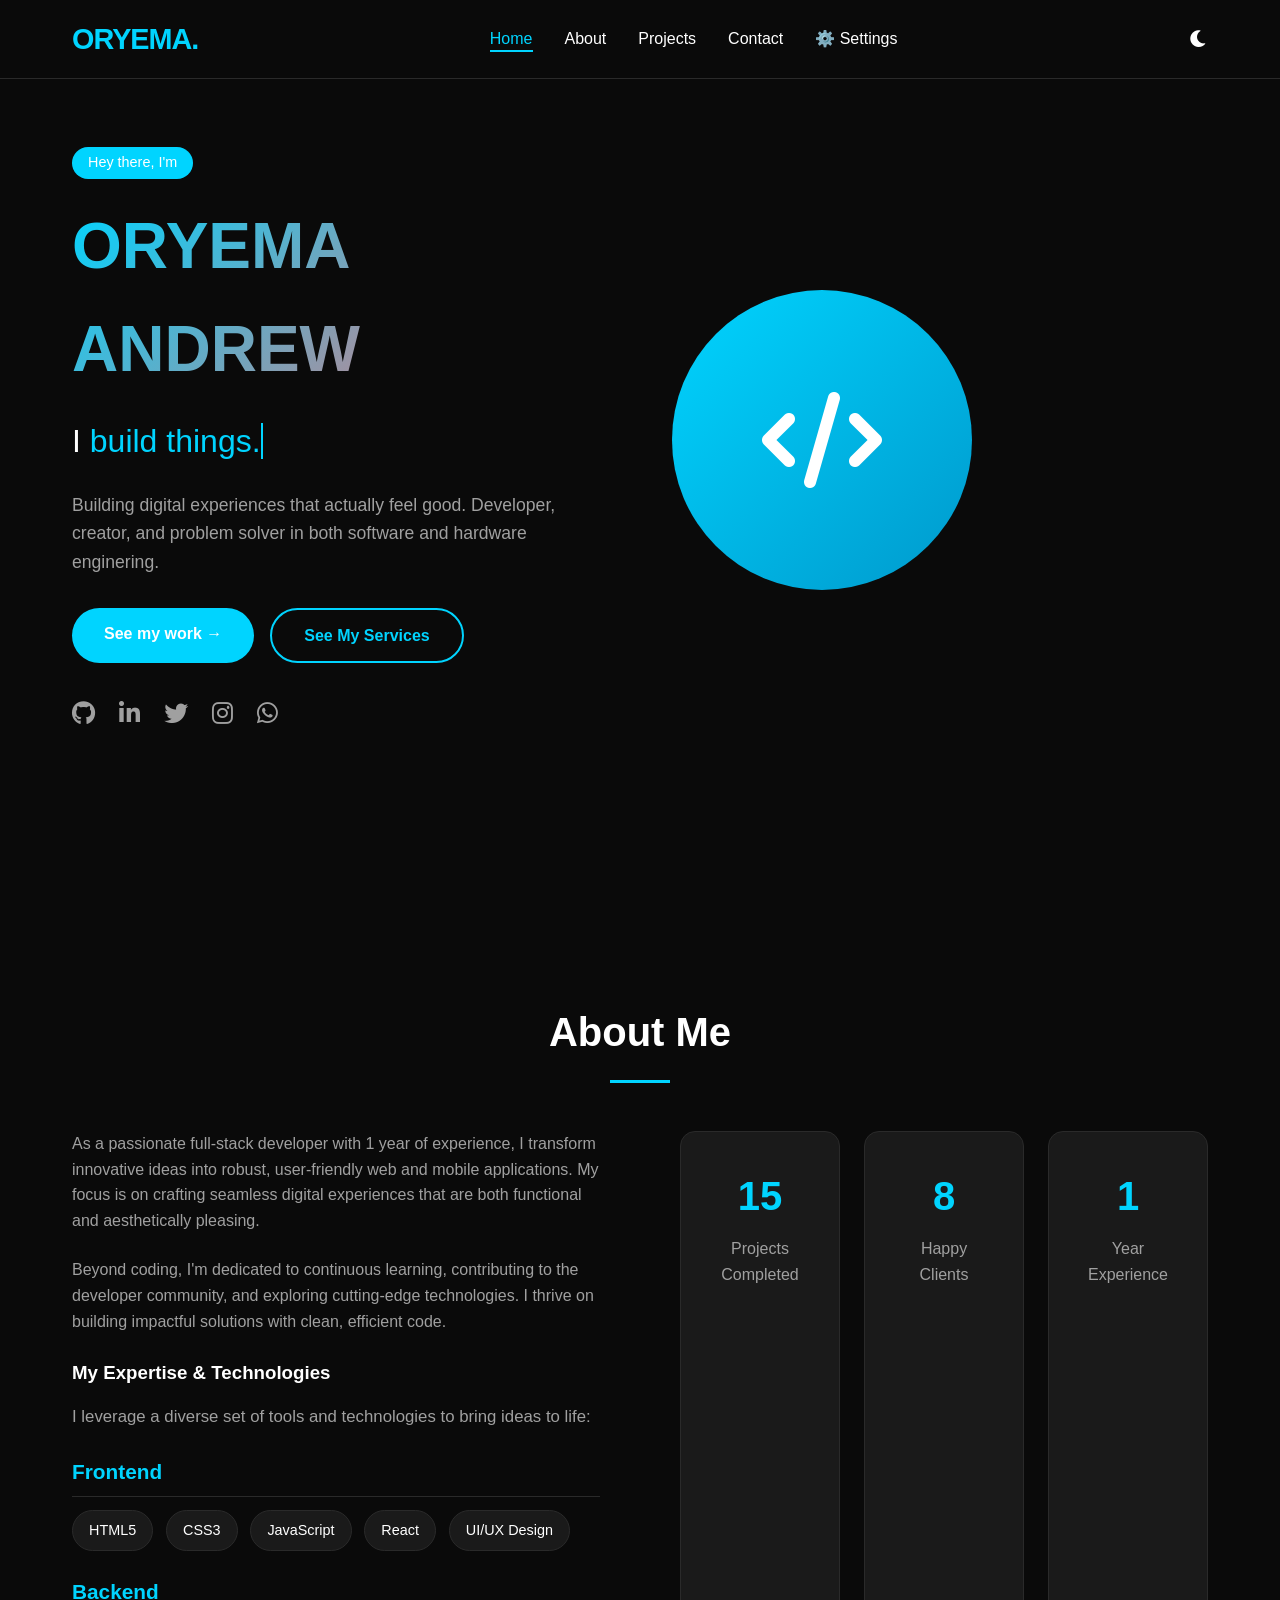
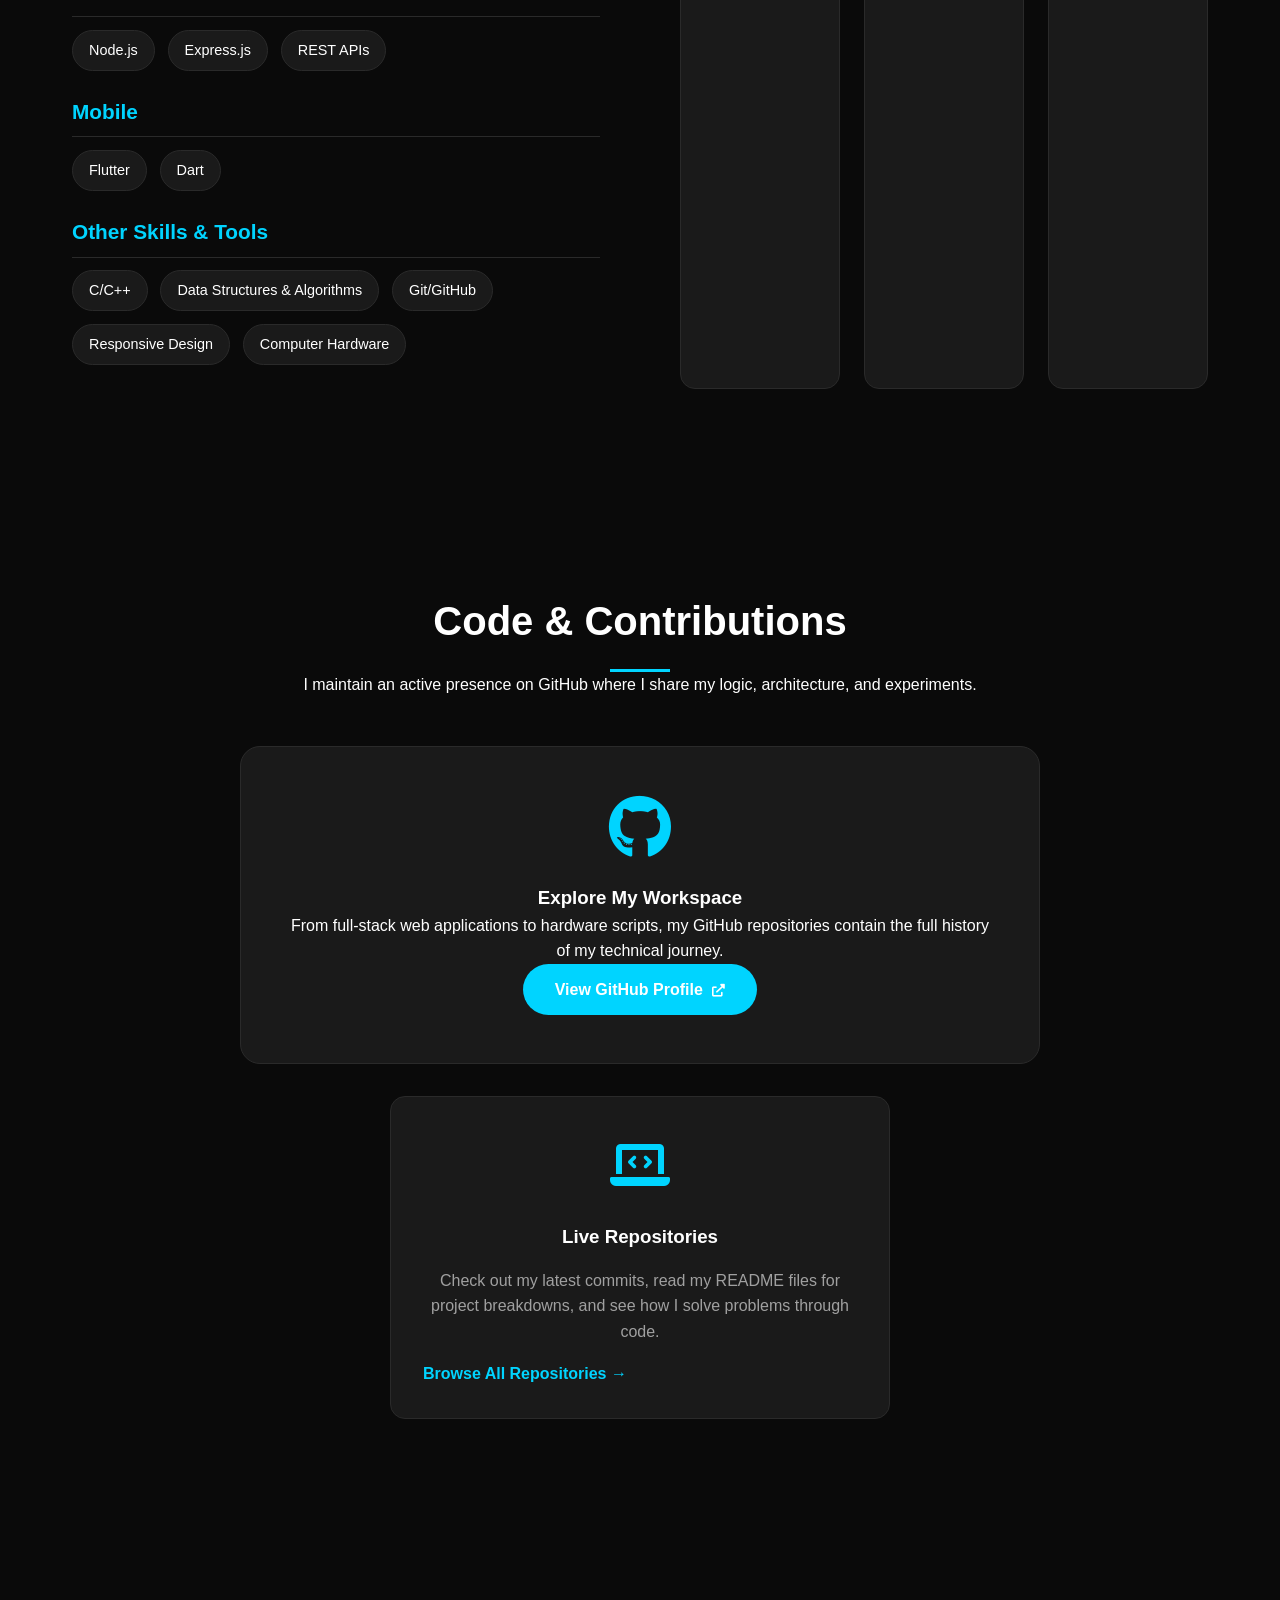
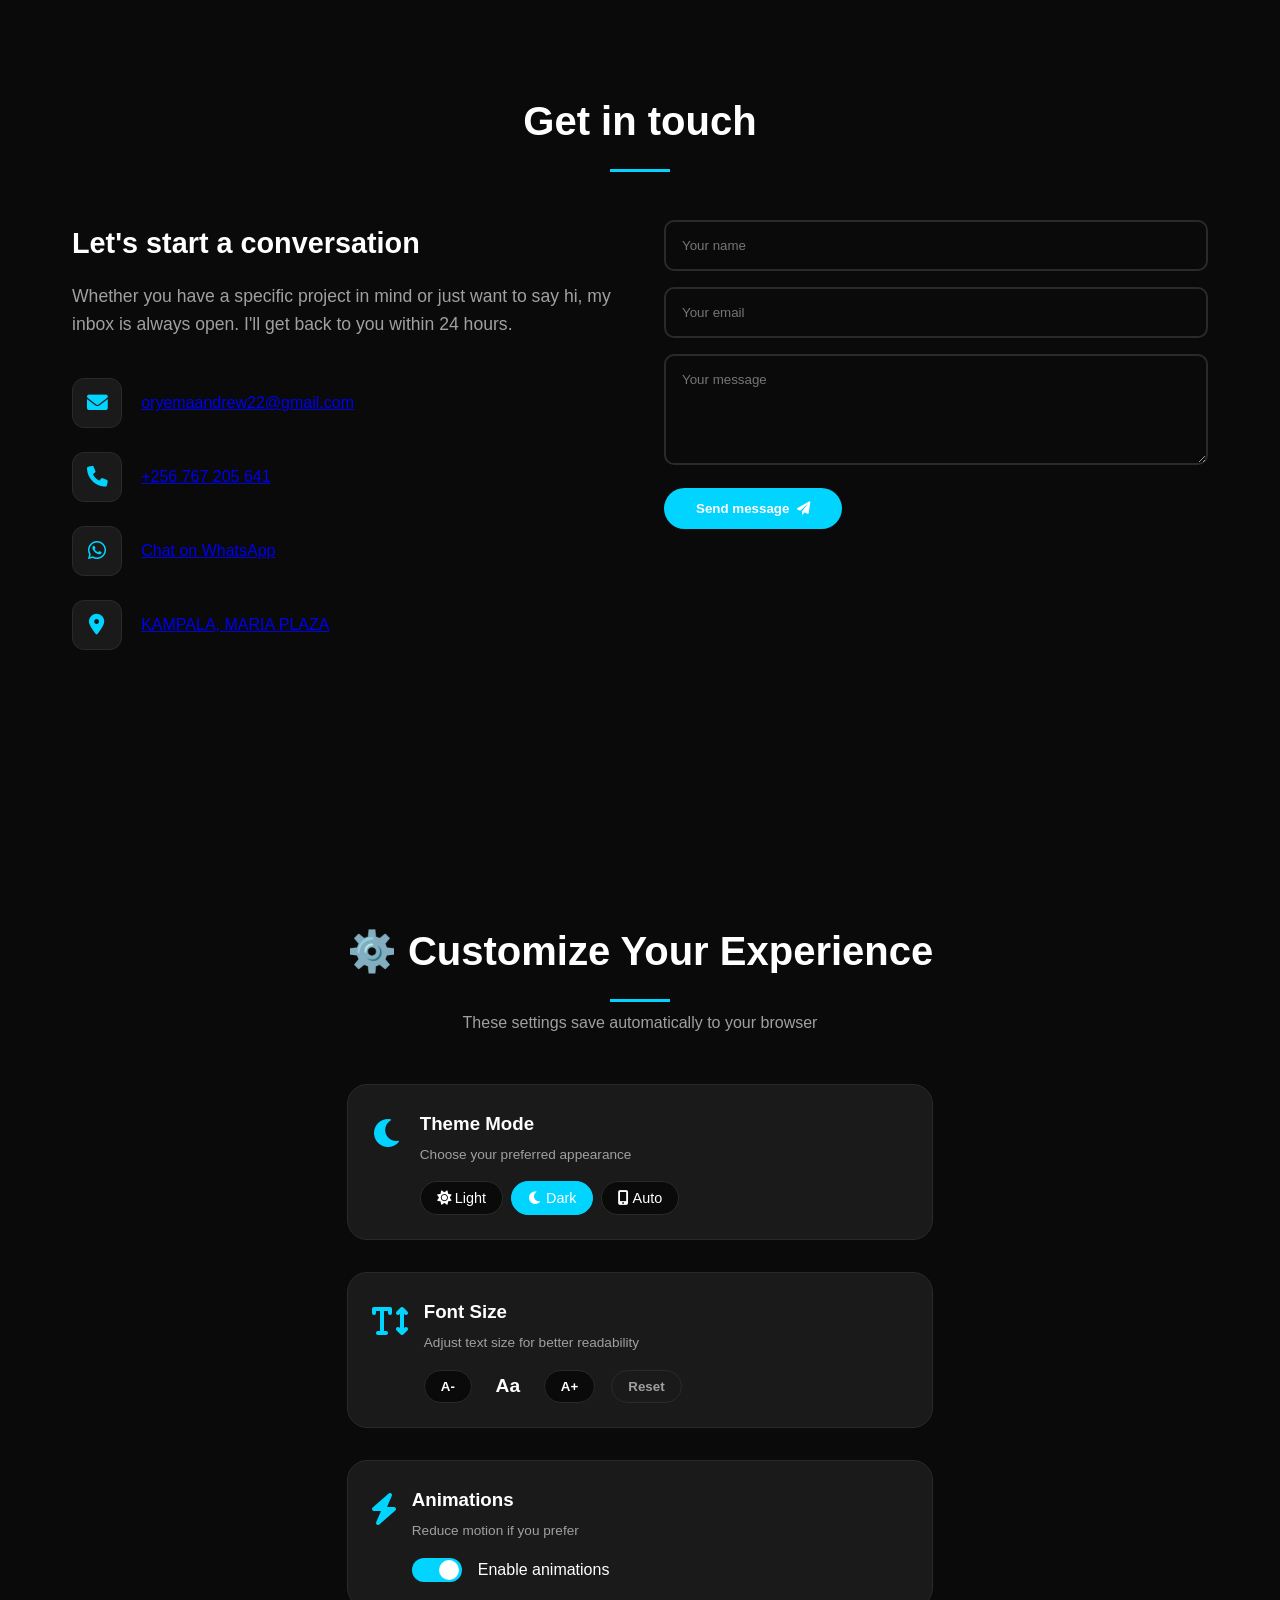
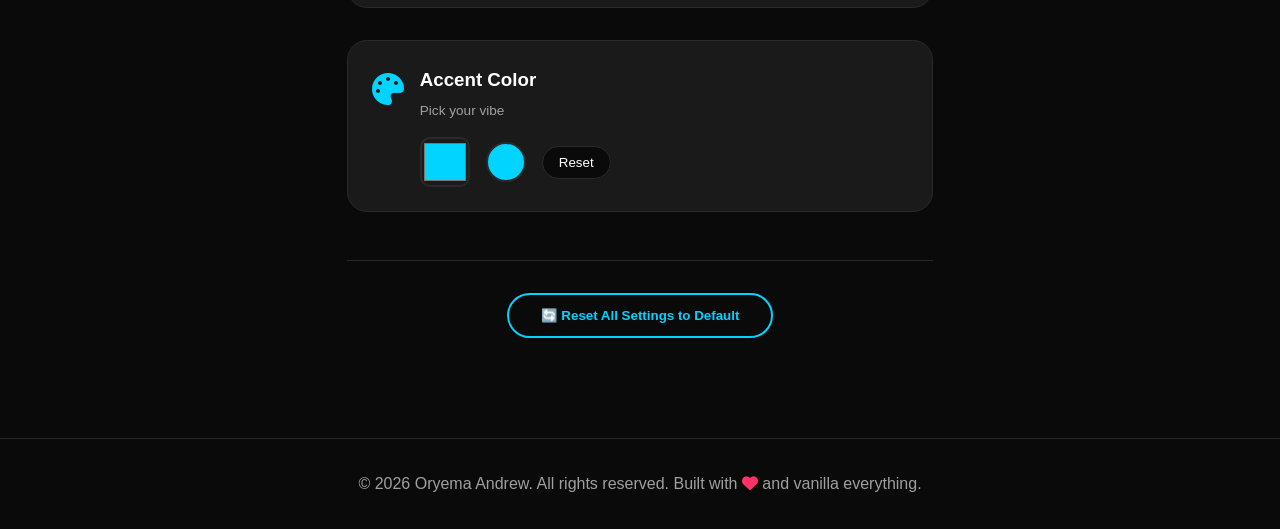
==== index.html @ a03dcd63 "changes" ====
<!DOCTYPE html>
<html lang="en">
<head>
    <meta charset="UTF-8">
    <meta name="viewport" content="width=device-width, initial-scale=1.0, viewport-fit=cover">
    <meta name="description" content="Your bro's personal website - developer, creator, problem solver">
    <title>ORYEMA ANDREW</title>
    <link rel="stylesheet" href="style.css">
    <!-- Font Awesome 6 (free icons) -->
    <link rel="stylesheet" href="https://cdnjs.cloudflare.com/ajax/libs/font-awesome/6.0.0-beta3/css/all.min.css">
</head>

<body>
    <!-- Scroll Progress Bar -->
    <div class="scroll-progress"></div>

    <!-- Navigation -->
    <nav class="navbar">
        <div class="nav-container">
            <div class="logo">
                <a href="index.html">ORYEMA.</a>
            </div>
            <ul class="nav-links">
                <li><a href="#home" class="nav-item active">Home</a></li>
                <li><a href="#about" class="nav-item">About</a></li>
                <li><a href="#projects" class="nav-item">Projects</a></li>
                <li><a href="#contact" class="nav-item">Contact</a></li>
                <li><a href="#settings" class="nav-item">⚙️ Settings</a></li>
            </ul>
            <div class="nav-actions">
                <button id="navThemeToggle" class="nav-theme-btn" aria-label="Toggle Theme">
                    <i class="fas fa-moon"></i>
                </button>
                <div class="hamburger">
                    <span></span>
                    <span></span>
                    <span></span>
                </div>
            </div>
        </div>
    </nav>

    <!-- Main Content -->
    <main>
        <!-- Hero Section -->
        <section id="home" class="section hero">
            <div class="container">
                <div class="hero-content">
                    <div class="hero-text">
                        <span class="badge">Hey there, I'm</span>
                        <h1 class="glow-text">ORYEMA ANDREW</h1>
                        <div class="typed-wrapper">
                            <span class="static-text">I </span>
                            <span id="typed" class="typed-text"></span>
                        </div>
                        <p class="hero-description">
                            Building digital experiences that actually feel good. 
                            Developer, creator, and problem solver in both software and hardware enginering.
                        </p>
                        <div class="hero-buttons">
                            <a href="#projects" class="btn btn-primary">See my work →</a>
                             <a href="sales.html" class="btn btn-secondary">See My Services</a>
                           
                        </div>
                        <div class="social-links">
                            <a href="https://github.com/oryemaandrew" target="_blank" rel="noopener noreferrer" aria-label="GitHub"><i class="fab fa-github"></i></a>
                            <a href="https://linkedin.com/in/andrew-oryema-7261183b4" target="_blank" rel="noopener noreferrer" aria-label="LinkedIn"><i class="fab fa-linkedin-in"></i></a>
                            <a href="https://x.com/AndrewORYE16328" target="_blank" rel="noopener noreferrer" aria-label="Twitter"><i class="fab fa-twitter"></i></a>
                            <a href="https://instagram.com/oryemaandrew22" target="_blank" rel="noopener noreferrer" aria-label="Instagram"><i class="fab fa-instagram"></i></a>
                            <a href="https://wa.me/256767205641" target="_blank" rel="noopener noreferrer" aria-label="WhatsApp"><i class="fab fa-whatsapp"></i></a>
                        </div>
                    </div>
                    <div class="hero-image">
                        <div class="image-wrapper">
                            <div class="avatar-placeholder">
                                <i class="fas fa-code"></i>
                            </div>
                        </div>
                    </div>
                </div>
            </div>
        </section>

        <!-- About Section -->
        <section id="about" class="section about">
            <div class="container">
                <div class="section-header">
                    <h2>About Me</h2>
                    <div class="underline"></div>
                </div>
                <div class="about-content">
                    <div class="about-text">
                        <p>As a passionate full-stack developer with 1 year of experience, I transform innovative ideas into robust, user-friendly web and mobile applications. My focus is on crafting seamless digital experiences that are both functional and aesthetically pleasing.</p>
                        <p>Beyond coding, I'm dedicated to continuous learning, contributing to the developer community, and exploring cutting-edge technologies. I thrive on building impactful solutions with clean, efficient code.</p>
                        <div class="skills">
                            <h3>My Expertise & Technologies</h3>
                            <p class="skills-intro">I leverage a diverse set of tools and technologies to bring ideas to life:</p>

                            <div class="skill-category">
                                <h4>Frontend</h4>
                                <div class="skill-tags">
                                    <span>HTML5</span>
                                    <span>CSS3</span>
                                    <span>JavaScript</span>
                                    <span>React</span>
                                    <span>UI/UX Design</span>
                                </div>
                            </div>

                            <div class="skill-category">
                                <h4>Backend</h4>
                                <div class="skill-tags">
                                    <span>Node.js</span>
                                    <span>Express.js</span>
                                    <span>REST APIs</span>
                                </div>
                            </div>

                            <div class="skill-category">
                                <h4>Mobile</h4>
                                <div class="skill-tags">
                                    <span>Flutter</span>
                                    <span>Dart</span>
                                </div>
                            </div>

                            <div class="skill-category">
                                <h4>Other Skills & Tools</h4>
                                <div class="skill-tags">
                                    <span>C/C++</span>
                                    <span>Data Structures & Algorithms</span>
                                    <span>Git/GitHub</span>
                                    <span>Responsive Design</span>
                                    <span>Computer Hardware</span>
                                </div>
                            </div>

                            <div class="skill-tags">
                            </div>
                        </div>
                    </div>
                    <div class="about-stats">
                        <div class="stat-card">
                            <div class="stat-number" data-target="15">0</div>
                            <div class="stat-label">Projects Completed</div>
                        </div>
                        <div class="stat-card">
                            <div class="stat-number" data-target="8">0</div>
                            <div class="stat-label">Happy Clients</div>
                        </div>
                        <div class="stat-card">
                            <div class="stat-number" data-target="1">0</div>
                            <div class="stat-label">Year Experience</div>
                        </div>
                    </div>
                </div>
            </div>
        </section>

        <!-- Projects Section -->
        <section id="projects" class="section projects">
            <div class="container">
                <div class="section-header">
                    <h2>Code & Contributions</h2>
                    <div class="underline"></div>
                    <p>I maintain an active presence on GitHub where I share my logic, architecture, and experiments.</p>
                </div>

                <div class="github-showcase">
                    <div class="github-header">
                        <i class="fab fa-github"></i>
                        <h3>Explore My Workspace</h3>
                        <p>From full-stack web applications to hardware scripts, my GitHub repositories contain the full history of my technical journey.</p>
                        <a href="https://github.com/oryemaandrew" target="_blank" rel="noopener noreferrer" class="btn btn-primary">
                            View GitHub Profile <i class="fas fa-external-link-alt" style="font-size: 0.8rem; margin-left: 5px;"></i>
                        </a>
                    </div>
                    
                    <div class="projects-grid" style="justify-content: center;">
                        <div class="project-card" style="max-width: 500px; margin: 0 auto;">
                            <div class="project-icon"><i class="fas fa-laptop-code"></i></div>
                            <h3>Live Repositories</h3>
                            <p>Check out my latest commits, read my README files for project breakdowns, and see how I solve problems through code.</p>
                            <div class="project-links">
                                <a href="https://github.com/oryemaandrew?tab=repositories" target="_blank" rel="noopener">Browse All Repositories →</a>
                            </div>
                        </div>
                    </div>
                </div>
            </div>
        </section>

        <!-- Contact Section -->
        <section id="contact" class="section contact">
            <div class="container">
                <div class="section-header">
                    <h2>Get in touch</h2>
                    <div class="underline"></div>
                </div>
                <div class="contact-wrapper">
                    <div class="contact-info">
                        <h3>Let's start a conversation</h3>
                        <p>Whether you have a specific project in mind or just want to say hi, my inbox is always open. I'll get back to you within 24 hours.</p>
                        <div class="contact-details">
                            <div class="contact-item">
                                <i class="fas fa-envelope"></i>
                                <a href="mailto:oryemaandrew22@gmail.com">oryemaandrew22@gmail.com</a>
                            </div>
                            <div class="contact-item">
                                <i class="fas fa-phone"></i>
                                <a href="tel:+256767205641">+256 767 205 641</a>
                            </div>
                            <div class="contact-item">
                                <i class="fab fa-whatsapp"></i>
                                <a href="https://wa.me/256767205641" target="_blank" rel="noopener noreferrer">Chat on WhatsApp</a>
                            </div>
                            <div class="contact-item">
                                <i class="fas fa-map-marker-alt"></i>
                                <a href="https://www.google.com/maps/search/?api=1&query=KAMPALA,+MARIA+PLAZA" target="_blank" rel="noopener noreferrer">KAMPALA, MARIA PLAZA</a>
                            </div>
                        </div>
                    </div>

                    <form action="https://formspree.io/f/mjgzneva" method="POST" class="contact-form">
                        <div class="form-group">
                            <input type="text" name="name" id="name" placeholder="Your name" required>
                        </div>
                        <div class="form-group">
                            <input type="email" name="email" id="email" placeholder="Your email" required>
                        </div>
                        <div class="form-group">
                            <textarea name="message" id="message" rows="5" placeholder="Your message" required></textarea>
                        </div>
                        <button type="submit" class="btn btn-primary submit-btn">Send message <i class="fas fa-paper-plane"></i></button>
                        <div id="formStatus" class="form-status"></div>
                        
                        <input type="hidden" name="_to" value="oryemaandrew22@gmail.com">
                        <input type="hidden" name="_subject" value="New message from your portfolio!">
                    </form>
                </div>
            </div>
        </section>
        <!-- Settings Section -->
<section id="settings" class="section settings">
    <div class="container">
        <div class="section-header">
            <h2>⚙️ Customize Your Experience</h2>
            <div class="underline"></div>
            <p class="settings-subtitle">These settings save automatically to your browser</p>
        </div>
        
        <div class="settings-grid">
            <!-- Theme Toggle -->
            <div class="setting-card">
                <div class="setting-icon">
                    <i class="fas fa-moon"></i>
                </div>
                <div class="setting-content">
                    <h3>Theme Mode</h3>
                    <p>Choose your preferred appearance</p>
                    <div class="theme-options">
                        <button class="theme-btn" data-theme="light">
                            <i class="fas fa-sun"></i> Light
                        </button>
                        <button class="theme-btn" data-theme="dark">
                            <i class="fas fa-moon"></i> Dark
                        </button>
                        <button class="theme-btn" data-theme="auto">
                            <i class="fas fa-mobile-alt"></i> Auto
                        </button>
                    </div>
                </div>
            </div>

            <!-- Font Size -->
            <div class="setting-card">
                <div class="setting-icon">
                    <i class="fas fa-text-height"></i>
                </div>
                <div class="setting-content">
                    <h3>Font Size</h3>
                    <p>Adjust text size for better readability</p>
                    <div class="font-controls">
                        <button class="font-btn" data-size="small">A-</button>
                        <span class="font-preview">Aa</span>
                        <button class="font-btn" data-size="large">A+</button>
                        <button class="font-btn reset-btn" data-size="reset">Reset</button>
                    </div>
                </div>
            </div>

            <!-- Animations Toggle -->
            <div class="setting-card">
                <div class="setting-icon">
                    <i class="fas fa-bolt"></i>
                </div>
                <div class="setting-content">
                    <h3>Animations</h3>
                    <p>Reduce motion if you prefer</p>
                    <label class="toggle-switch">
                        <input type="checkbox" id="animationToggle" checked>
                        <span class="toggle-slider"></span>
                        <span class="toggle-label">Enable animations</span>
                    </label>
                </div>
            </div>

            <!-- Accent Color -->
            <div class="setting-card">
                <div class="setting-icon">
                    <i class="fas fa-palette"></i>
                </div>
                <div class="setting-content">
                    <h3>Accent Color</h3>
                    <p>Pick your vibe</p>
                    <div class="color-picker-wrapper">
                        <input type="color" id="accentColor" value="#00d4ff" title="Accent color" aria-label="Accent color">
                        <span class="color-preview"></span>
                        <button id="resetColor" class="reset-color-btn">Reset</button>
                    </div>
                </div>
            </div>
        </div>
        
        <!-- Reset All Settings -->
        <div class="settings-footer">
            <button id="resetAllSettings" class="btn btn-secondary">
                🔄 Reset All Settings to Default
            </button>
        </div>
    </div>
</section>
    </main>


    <!-- Footer -->
    <footer class="footer">
        <div class="container">
            <p>&copy; 2026 Oryema Andrew. All rights reserved. Built with <i class="fas fa-heart"></i> and vanilla everything.</p>
        </div>
    </footer>

    <!-- Back to Top Button -->
    <button id="backToTop" class="back-to-top" aria-label="Back to top">
        <i class="fas fa-arrow-up"></i>
    </button>

    <script src="script.js"></script>
</body>
</html>
---- style.css ----
/* Reset & Base */
* {
    margin: 0;
    padding: 0;
    box-sizing: border-box;
}

/* DEFAULT THEME (Dark Mode) - Using data attribute for cleaner theme switching */
:root {
    --bg-primary: #0a0a0a;
    --bg-secondary: #111111;
    --text-primary: #ffffff;
    --text-secondary: #a0a0a0;
    --accent: #00d4ff;
    --accent-dark: #0099cc;
    --card-bg: #1a1a1a;
    --border: #2a2a2a;
    --success: #00ff9d;
    --error: #ff3366;
}

/* LIGHT THEME - Override variables when light-theme class is on body */
body.light-theme {
    --bg-primary: #f5f5f5;
    --bg-secondary: #ffffff;
    --text-primary: #1a1a1a;
    --text-secondary: #666666;
    --card-bg: #ffffff;
    --border: #e0e0e0;
    --accent: #0066cc;
    --accent-dark: #0052a3;
}

body {
    font-family: 'Segoe UI', Tahoma, Geneva, Verdana, sans-serif;
    background: var(--bg-primary);
    color: var(--text-primary);
    line-height: 1.6;
    overflow-x: hidden;
    transition: background 0.3s ease, color 0.3s ease;
}

.container {
    max-width: 1200px;
    margin: 0 auto;
    padding: 0 2rem;
}

/* Scroll Progress Bar */
.scroll-progress {
    position: fixed;
    top: 0;
    left: 0;
    width: 0%;
    height: 4px;
    background: var(--accent);
    z-index: 2000;
    transition: width 0.1s ease;
}

/* Back to Top Button */
.back-to-top {
    position: fixed;
    bottom: 30px;
    right: 30px;
    width: 50px;
    height: 50px;
    background: var(--accent);
    color: white;
    border: none;
    border-radius: 50%;
    cursor: pointer;
    display: flex;
    align-items: center;
    justify-content: center;
    font-size: 1.2rem;
    box-shadow: 0 5px 15px rgba(0, 0, 0, 0.3);
    z-index: 999;
    opacity: 0;
    visibility: hidden;
    transition: all 0.3s ease;
}

.back-to-top.show {
    opacity: 1;
    visibility: visible;
}

.back-to-top:hover {
    transform: translateY(-5px);
    background: var(--accent-dark);
}

/* Navigation */
.navbar {
    position: fixed;
    top: 0;
    width: 100%;
    background: var(--bg-primary);
    backdrop-filter: blur(10px);
    z-index: 1000;
    border-bottom: 1px solid var(--border);
    transition: background 0.3s ease, border-color 0.3s ease;
}

.nav-container {
    max-width: 1200px;
    margin: 0 auto;
    padding: 1rem 2rem;
    display: flex;
    justify-content: space-between;
    align-items: center;
}

.logo a {
    font-size: 1.8rem;
    font-weight: bold;
    color: var(--accent);
    text-decoration: none;
    letter-spacing: -1px;
}

.nav-links {
    display: flex;
    gap: 2rem;
    list-style: none;
}

.nav-item {
    color: var(--text-primary);
    text-decoration: none;
    font-weight: 500;
    transition: color 0.3s;
    position: relative;
}

.nav-item:hover,
.nav-item.active {
    color: var(--accent);
}

.nav-item.active::after {
    content: '';
    position: absolute;
    bottom: -5px;
    left: 0;
    width: 100%;
    height: 2px;
    background: var(--accent);
}

.hamburger {
    display: none;
    flex-direction: column;
    cursor: pointer;
}

.nav-actions {
    display: flex;
    align-items: center;
    gap: 1.5rem;
}

.nav-theme-btn {
    background: none;
    border: none;
    color: var(--text-primary);
    font-size: 1.2rem;
    cursor: pointer;
    display: flex;
    align-items: center;
    transition: color 0.3s, transform 0.3s;
}

.nav-theme-btn:hover {
    color: var(--accent);
    transform: scale(1.1);
}

.hamburger span {
    width: 25px;
    height: 3px;
    background: var(--text-primary);
    margin: 3px 0;
    transition: 0.3s;
}

/* Sections */
.section {
    padding: 100px 0;
    min-height: 100vh;
    display: flex;
    align-items: center;
}

.section-header {
    text-align: center;
    margin-bottom: 3rem;
}

.section-header h2 {
    font-size: 2.5rem;
    margin-bottom: 1rem;
}

.underline {
    width: 60px;
    height: 3px;
    background: var(--accent);
    margin: 0 auto;
}

/* Hero Section */
.hero {
    padding-top: 80px;
}

.hero-content {
    display: grid;
    grid-template-columns: 1fr 1fr;
    gap: 4rem;
    align-items: center;
}

.badge {
    background: var(--accent);
    color: white;
    padding: 0.3rem 1rem;
    border-radius: 20px;
    font-size: 0.9rem;
    display: inline-block;
    margin-bottom: 1rem;
}

.hero-text h1 {
    font-size: 4rem;
    margin-bottom: 1rem;
    background: linear-gradient(135deg, var(--accent), #ff6b6b);
    -webkit-background-clip: text;
    background-clip: text;
    color: transparent;
}

.typed-wrapper {
    font-size: 2rem;
    margin-bottom: 1.5rem;
    min-height: 3rem;
}

.static-text {
    color: var(--text-primary);
}

.typed-text {
    color: var(--accent);
    border-right: 2px solid var(--accent);
    animation: blink 0.7s infinite;
}

@keyframes blink {
    0%, 100% { border-color: var(--accent); }
    50% { border-color: transparent; }
}

.hero-description {
    color: var(--text-secondary);
    font-size: 1.1rem;
    margin-bottom: 2rem;
}

.hero-buttons {
    display: flex;
    gap: 1rem;
    margin-bottom: 2rem;
    flex-wrap: wrap;
}

.btn {
    padding: 0.8rem 2rem;
    border-radius: 50px;
    text-decoration: none;
    font-weight: 600;
    transition: all 0.3s;
    display: inline-block;
}

.btn-primary {
    background: var(--accent);
    color: white;
    border: none;
    cursor: pointer;
}

.btn-primary:hover {
    transform: translateY(-3px);
    box-shadow: 0 10px 20px rgba(0, 212, 255, 0.3);
    background: var(--accent-dark);
}

.btn-secondary {
    border: 2px solid var(--accent);
    color: var(--accent);
    background: transparent;
}

.btn-secondary:hover {
    background: var(--accent);
    color: white;
}

.social-links {
    display: flex;
    gap: 1.5rem;
}

.social-links a {
    color: var(--text-secondary);
    font-size: 1.5rem;
    transition: all 0.3s;
}

.social-links a:hover {
    color: var(--accent);
    transform: translateY(-3px);
}

.avatar-placeholder {
    width: 300px;
    height: 300px;
    background: linear-gradient(135deg, var(--accent), var(--accent-dark));
    border-radius: 50%;
    display: flex;
    align-items: center;
    justify-content: center;
    font-size: 6rem;
    animation: float 3s ease-in-out infinite;
}

@keyframes float {
    0%, 100% { transform: translateY(0px); }
    50% { transform: translateY(-20px); }
}

/* About Section */
.about-content {
    display: grid;
    grid-template-columns: 1fr 1fr;
    gap: 3rem;
}

.about-text p {
    margin-bottom: 1.5rem;
    color: var(--text-secondary);
}

.skills h3 {
    margin: 1.5rem 0 1rem 0;
    color: var(--text-primary);
}

.skill-tags {
    display: flex;
    flex-wrap: wrap;
    gap: 0.8rem;
}

.skill-tags span {
    background: var(--card-bg);
    color: var(--text-primary);
    padding: 0.5rem 1rem;
    border-radius: 50px;
    font-size: 0.9rem;
    border: 1px solid var(--border);
    transition: all 0.3s;
}

.skill-tags span:hover {
    border-color: var(--accent);
    transform: translateY(-2px);
}

/* About Section - New styles for improved professionalism */
.skills-intro {
    color: var(--text-secondary);
    margin-bottom: 1.5rem;
    font-size: 1.05rem;
}

.skill-category {
    margin-bottom: 1.5rem;
}

.skill-category h4 {
    font-size: 1.3rem;
    color: var(--accent); /* Use accent color for category titles */
    margin-bottom: 0.8rem;
    border-bottom: 1px solid var(--border);
    padding-bottom: 0.5rem;
}

.skill-tags span {
    white-space: nowrap; /* Prevent tags from breaking onto multiple lines */
}

.skill-tags span:hover {
    box-shadow: 0 4px 8px rgba(0, 212, 255, 0.1); /* Subtle shadow on hover */
}

/* Adjust about-content gap for better spacing */
.about-stats {
    display: grid;
    grid-template-columns: repeat(3, 1fr);
    gap: 1.5rem;
}

.stat-card {
    background: var(--card-bg); /* Kept existing style */
    padding: 2rem;
    text-align: center;
    border-radius: 15px;
    border: 1px solid var(--border);
    transition: all 0.3s;
}

.stat-card:hover {
    transform: translateY(-5px);
    border-color: var(--accent);
}

/* Adjust about-content gap for better spacing */
.about-content {
    gap: 5rem; /* Increased gap for better separation */
}

.stat-number {
    font-size: 2.5rem;
    font-weight: bold;
    color: var(--accent);
}

.stat-label {
    color: var(--text-secondary);
    margin-top: 0.5rem;
}

/* Projects Section */
.projects-grid {
    display: grid;
    grid-template-columns: repeat(auto-fit, minmax(300px, 1fr));
    gap: 2rem;
}

.project-card {
    background: var(--card-bg);
    padding: 2rem;
    border-radius: 15px;
    border: 1px solid var(--border);
    transition: all 0.3s;
}

.project-card:hover {
    transform: translateY(-10px);
    border-color: var(--accent);
    box-shadow: 0 10px 30px rgba(0, 212, 255, 0.1);
}

.project-icon {
    font-size: 3rem;
    color: var(--accent);
    margin-bottom: 1rem;
}

.project-card h3 {
    margin-bottom: 1rem;
    color: var(--text-primary);
}

.project-card p {
    color: var(--text-secondary);
    margin-bottom: 1rem;
}

.project-tech {
    display: flex;
    flex-wrap: wrap;
    gap: 0.5rem;
    margin: 1rem 0;
}

.project-tech span {
    background: var(--bg-primary);
    color: var(--text-secondary);
    padding: 0.3rem 0.8rem;
    border-radius: 50px;
    font-size: 0.8rem;
}

.project-links {
    display: flex;
    gap: 1rem;
    margin-top: 1rem;
}

.project-links a {
    color: var(--accent);
    text-decoration: none;
    font-weight: 600;
    transition: all 0.3s;
}

.project-links a:hover {
    transform: translateX(5px);
    display: inline-block;
}

.github-showcase {
    text-align: center;
    max-width: 800px;
    margin: 0 auto;
}

.github-header {
    background: var(--card-bg);
    padding: 3rem;
    border-radius: 20px;
    border: 1px solid var(--border);
    margin-bottom: 2rem;
    transition: border-color 0.3s ease;
}

.github-header:hover {
    border-color: var(--accent);
}

.github-header i.fab.fa-github {
    font-size: 4rem;
    color: var(--accent);
    margin-bottom: 1.5rem;
}

/* Contact Section */
.contact-wrapper {
    display: grid;
    grid-template-columns: 1fr 1fr;
    gap: 3rem;
}

.contact-info h3 {
    font-size: 1.8rem;
    margin-bottom: 1rem;
    color: var(--text-primary);
}

.contact-info p {
    color: var(--text-secondary);
    margin-bottom: 2.5rem;
    font-size: 1.1rem;
}

.contact-details {
    display: flex;
    flex-direction: column;
    gap: 1.5rem;
}

.contact-item {
    display: flex;
    align-items: center;
    gap: 1.2rem;
    transition: transform 0.3s ease;
}

.contact-item:hover {
    transform: translateX(10px);
}

.contact-item i {
    width: 50px;
    height: 50px;
    background: var(--card-bg);
    border: 1px solid var(--border);
    border-radius: 12px;
    display: flex;
    align-items: center;
    justify-content: center;
    color: var(--accent);
    font-size: 1.3rem;
    transition: all 0.3s ease;
}

.contact-item:hover i {
    background: var(--accent);
    color: white;
    border-color: var(--accent);
}

.contact-form {
    display: flex;
    flex-direction: column;
    gap: 1rem;
}

.form-group input,
.form-group textarea {
    width: 100%;
    padding: 1rem;
    background: var(--bg-primary);
    border: 2px solid var(--border);
    border-radius: 10px;
    color: var(--text-primary);
    font-family: inherit;
    transition: all 0.3s;
}

.form-group input:focus,
.form-group textarea:focus {
    outline: none;
    border-color: var(--accent);
    box-shadow: 0 0 15px rgba(0, 212, 255, 0.1);
}

.submit-btn {
    width: fit-content;
    display: flex;
    align-items: center;
    gap: 0.5rem;
}

.form-status {
    margin-top: 1rem;
    padding: 0.5rem;
    border-radius: 5px;
    display: none;
}

.form-status.success {
    display: block;
    background: rgba(0, 255, 157, 0.1);
    color: var(--success);
    border: 1px solid var(--success);
}

.form-status.error {
    display: block;
    background: rgba(255, 51, 102, 0.1);
    color: var(--error);
    border: 1px solid var(--error);
}

/* Footer */
.footer {
    text-align: center;
    padding: 2rem 0;
    border-top: 1px solid var(--border);
    color: var(--text-secondary);
}

.footer i {
    color: #ff3366;
}

/* ============ SETTINGS SECTION STYLES ============ */
.settings-subtitle {
    text-align: center;
    color: var(--text-secondary);
    margin-top: 0.5rem;
}

.settings-grid {
    display: grid;
    grid-template-columns: repeat(auto-fit, minmax(300px, 1fr));
    gap: 2rem;
    margin-top: 2rem;
}

.setting-card {
    background: var(--card-bg);
    border-radius: 20px;
    padding: 1.5rem;
    border: 1px solid var(--border);
    transition: all 0.3s;
    display: flex;
    gap: 1rem;
}

.setting-card:hover {
    transform: translateY(-5px);
    border-color: var(--accent);
}

.setting-icon {
    font-size: 2rem;
    color: var(--accent);
}

.setting-content {
    flex: 1;
}

.setting-content h3 {
    margin-bottom: 0.3rem;
    color: var(--text-primary);
}

.setting-content p {
    color: var(--text-secondary);
    font-size: 0.85rem;
    margin-bottom: 1rem;
}

/* Theme Buttons */
.theme-options {
    display: flex;
    gap: 0.5rem;
    flex-wrap: wrap;
}

.theme-btn {
    background: var(--bg-primary);
    border: 1px solid var(--border);
    color: var(--text-primary);
    padding: 0.5rem 1rem;
    border-radius: 50px;
    cursor: pointer;
    transition: all 0.3s;
    font-size: 0.9rem;
}

.theme-btn:hover {
    border-color: var(--accent);
}

.theme-btn.active {
    background: var(--accent);
    color: white;
    border-color: var(--accent);
}

/* Font Controls */
.font-controls {
    display: flex;
    align-items: center;
    gap: 1rem;
    flex-wrap: wrap;
}

.font-btn {
    background: var(--bg-primary);
    border: 1px solid var(--border);
    color: var(--text-primary);
    padding: 0.5rem 1rem;
    border-radius: 50px;
    cursor: pointer;
    transition: all 0.3s;
    font-weight: bold;
}

.font-btn:hover {
    border-color: var(--accent);
}

.font-preview {
    font-size: 1.2rem;
    font-weight: bold;
    min-width: 40px;
    text-align: center;
    color: var(--text-primary);
}

.reset-btn {
    background: transparent;
    color: var(--text-secondary);
}

/* Toggle Switch */
.toggle-switch {
    display: flex;
    align-items: center;
    gap: 1rem;
    cursor: pointer;
}

.toggle-switch input {
    display: none;
}

.toggle-slider {
    position: relative;
    width: 50px;
    height: 24px;
    background: var(--border);
    border-radius: 50px;
    transition: 0.3s;
    display: inline-block;
}

.toggle-slider::before {
    content: '';
    position: absolute;
    width: 20px;
    height: 20px;
    background: white;
    border-radius: 50%;
    top: 2px;
    left: 3px;
    transition: 0.3s;
}

.toggle-switch input:checked + .toggle-slider {
    background: var(--accent);
}

.toggle-switch input:checked + .toggle-slider::before {
    transform: translateX(24px);
}

.toggle-label {
    color: var(--text-primary);
}

/* Color Picker */
.color-picker-wrapper {
    display: flex;
    align-items: center;
    gap: 1rem;
    flex-wrap: wrap;
}

#accentColor {
    width: 50px;
    height: 50px;
    border: 2px solid var(--border);
    border-radius: 10px;
    cursor: pointer;
    background: transparent;
}

.color-preview {
    width: 40px;
    height: 40px;
    border-radius: 50%;
    background: var(--accent);
    border: 2px solid var(--border);
}

.reset-color-btn {
    background: var(--bg-primary);
    border: 1px solid var(--border);
    color: var(--text-primary);
    padding: 0.5rem 1rem;
    border-radius: 50px;
    cursor: pointer;
}

.reset-color-btn:hover {
    border-color: var(--accent);
}

/* Settings Footer */
.settings-footer {
    text-align: center;
    margin-top: 3rem;
    padding-top: 2rem;
    border-top: 1px solid var(--border);
}

/* Reduced Motion */
body.reduce-motion * {
    animation-duration: 0.01ms !important;
    animation-iteration-count: 1 !important;
    transition-duration: 0.01ms !important;
    scroll-behavior: auto !important;
}

/* Font Sizes */
body.font-small {
    font-size: 14px;
}

body.font-large {
    font-size: 18px;
}

body.font-large h1 {
    font-size: 3rem;
}

/* Responsive */
@media (max-width: 968px) {
    .hero-content,
    .about-content,
    .contact-wrapper {
        grid-template-columns: 1fr;
    }
    
    .hero-text {
        text-align: center;
    }
    
    .hero-buttons,
    .social-links {
        justify-content: center;
    }
    
    .hero-image {
        display: none;
    }
    
    .nav-links {
        position: fixed;
        right: -100%;
        top: 70px;
        flex-direction: column;
        background: var(--bg-primary);
        width: 100%;
        text-align: center;
        transition: 0.3s;
        padding: 2rem;
        border-bottom: 1px solid var(--border);
    }
    
    .nav-links.active {
        right: 0;
    }
    
    .hamburger {
        display: flex;
    }
    
    .hamburger.active span:nth-child(1) {
        transform: rotate(45deg) translate(5px, 5px);
    }
    
    .hamburger.active span:nth-child(2) {
        opacity: 0;
    }
    
    .hamburger.active span:nth-child(3) {
        transform: rotate(-45deg) translate(7px, -6px);
    }
    
    .setting-card {
        flex-direction: column;
        text-align: center;
    }
    
    .theme-options, .font-controls, .color-picker-wrapper {
        justify-content: center;
    }
}

@media (max-width: 768px) {
    .section {
        padding: 60px 0;
    }
    
    .hero-text h1 {
        font-size: 2.5rem;
    }
    
    .typed-wrapper {
        font-size: 1.3rem;
    }
    
    .projects-grid {
        grid-template-columns: 1fr;
    }
    
    .about-stats {
        grid-template-columns: 1fr;
    }
}
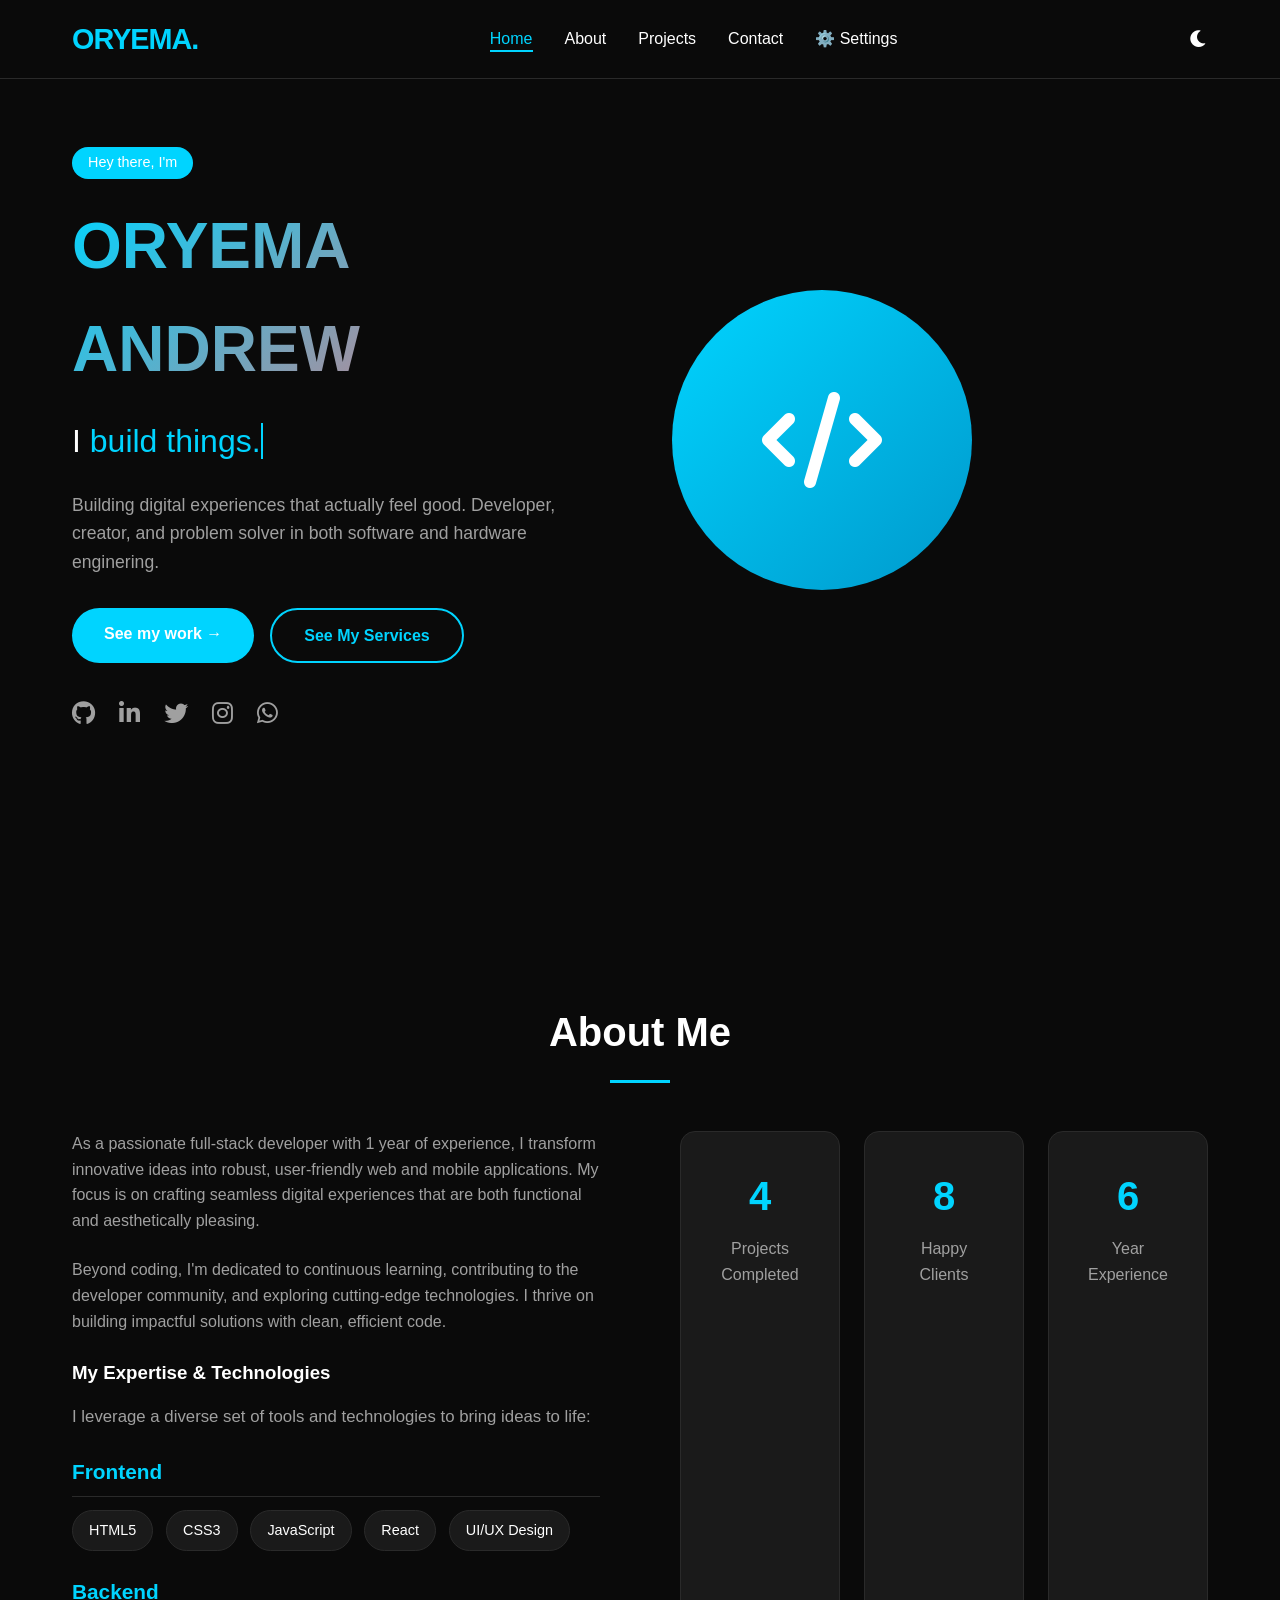
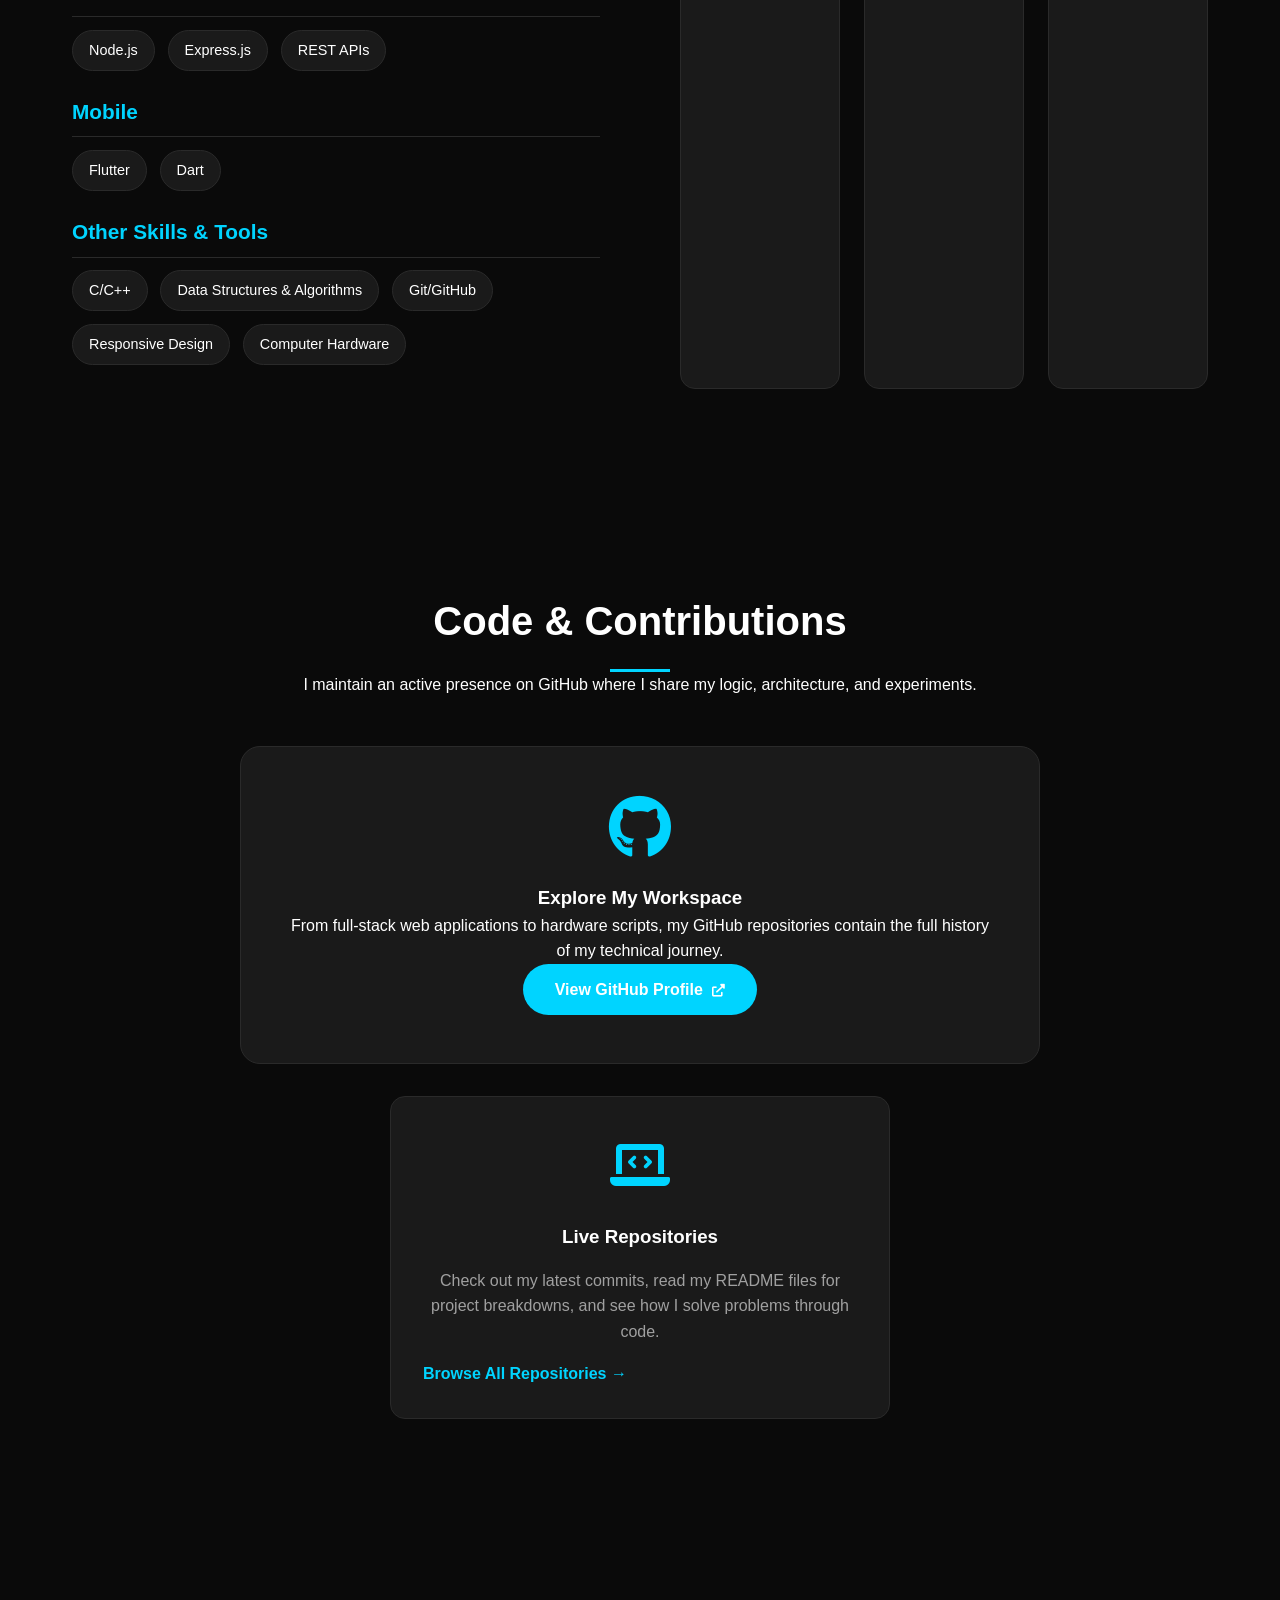
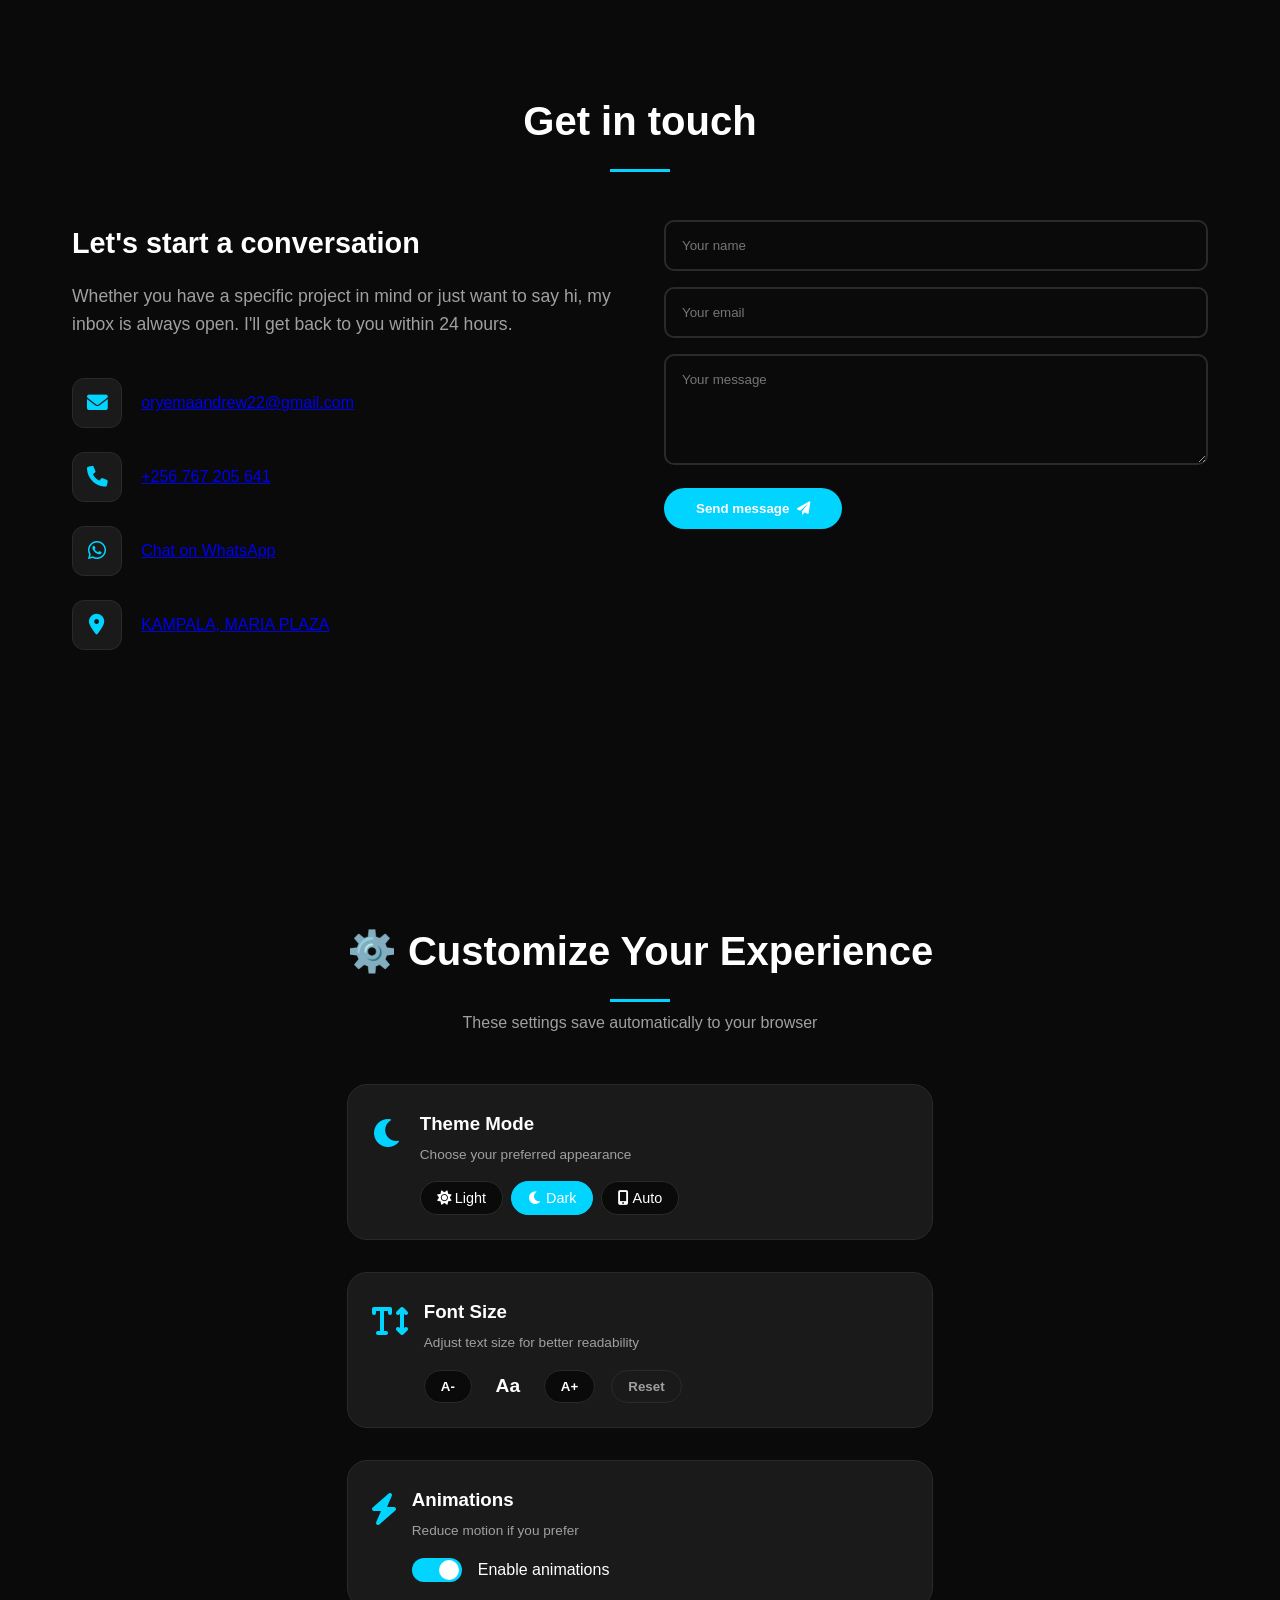
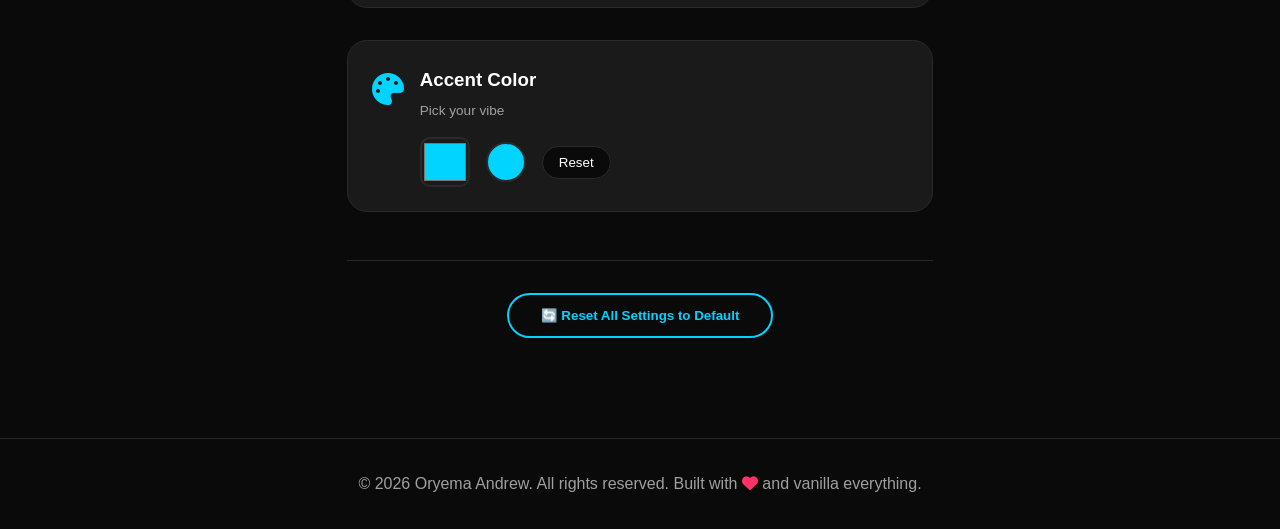
==== commit 6c6aa6f3: "Editing projects." ====
--- a/index.html
+++ b/index.html
@@ -141,15 +141,15 @@
                     </div>
                     <div class="about-stats">
                         <div class="stat-card">
-                            <div class="stat-number" data-target="15">0</div>
+                        <div class="stat-number" data-target="4">0</div>
                             <div class="stat-label">Projects Completed</div>
                         </div>
                         <div class="stat-card">
-                            <div class="stat-number" data-target="8">0</div>
+                        <div class="stat-number" data-target="8">0</div>
                             <div class="stat-label">Happy Clients</div>
                         </div>
                         <div class="stat-card">
-                            <div class="stat-number" data-target="1">0</div>
+                        <div class="stat-number" data-target="6">0</div>
                             <div class="stat-label">Year Experience</div>
                         </div>
                     </div>
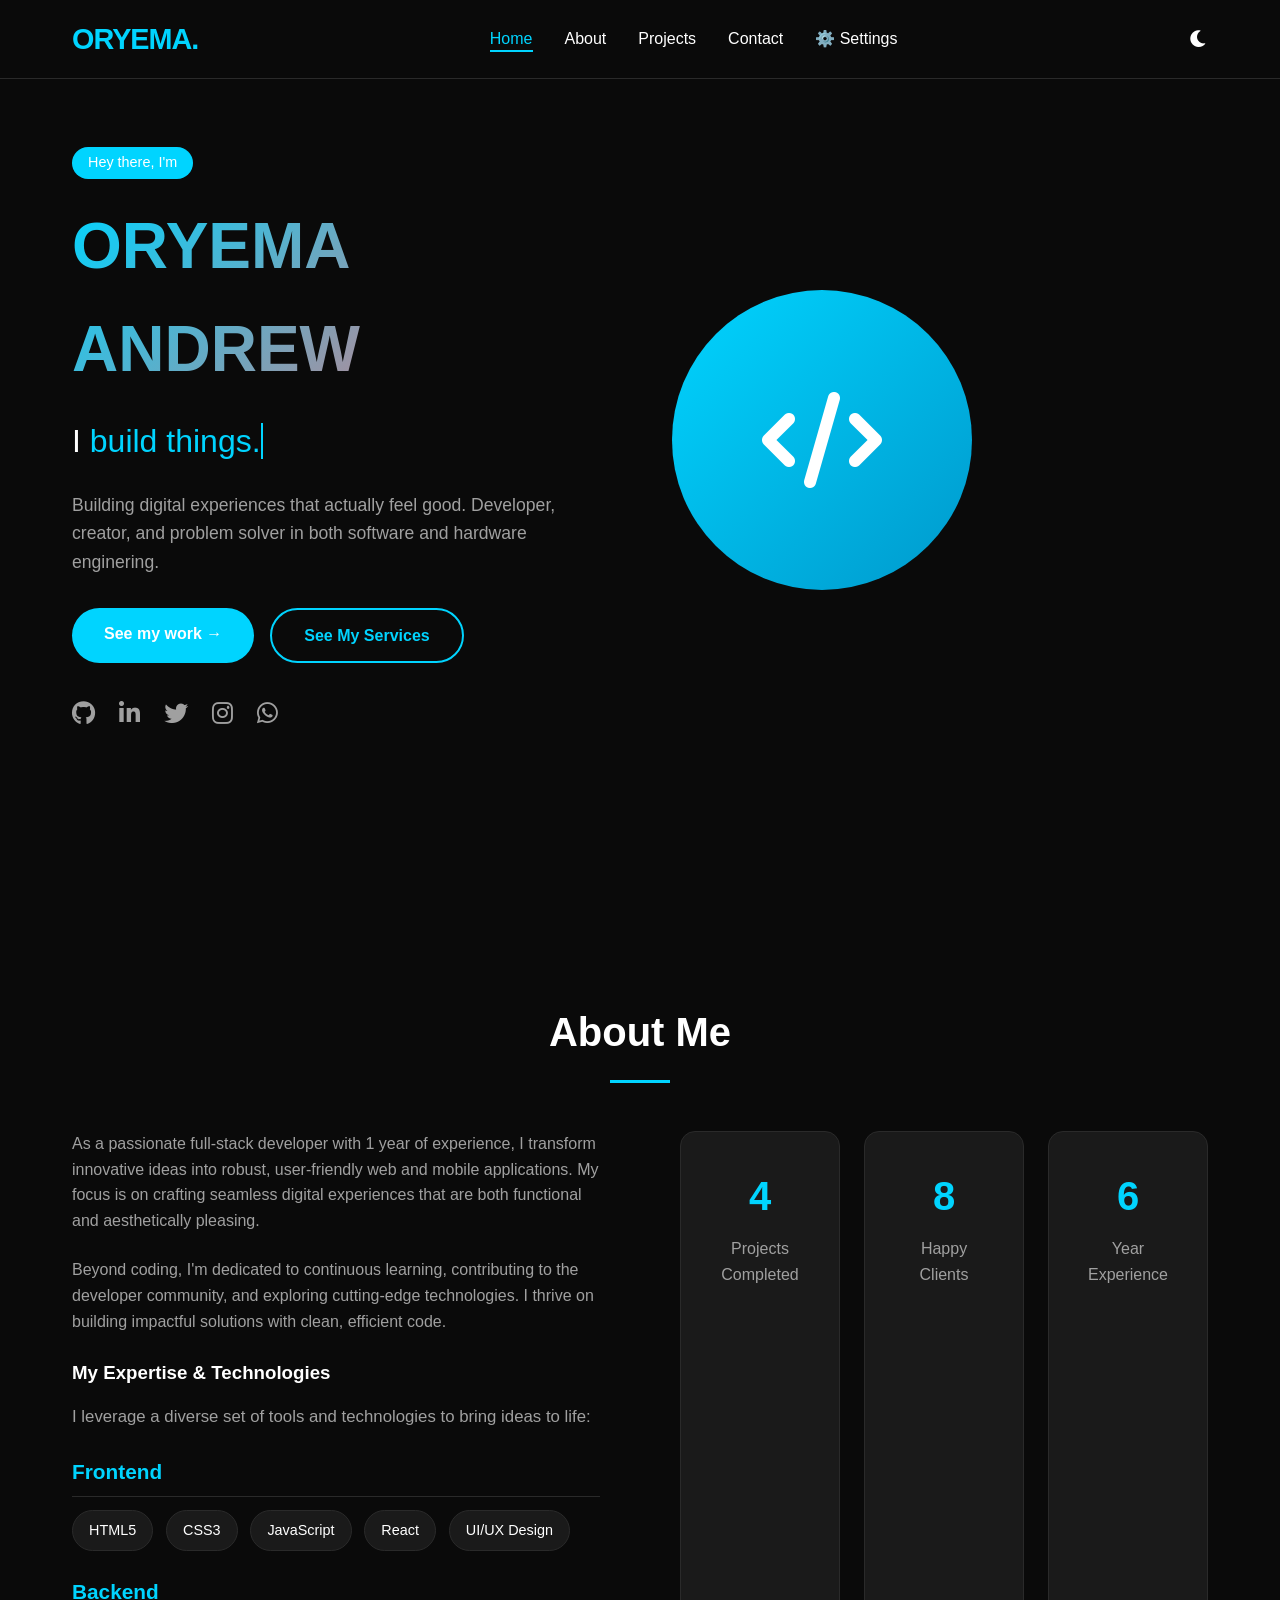
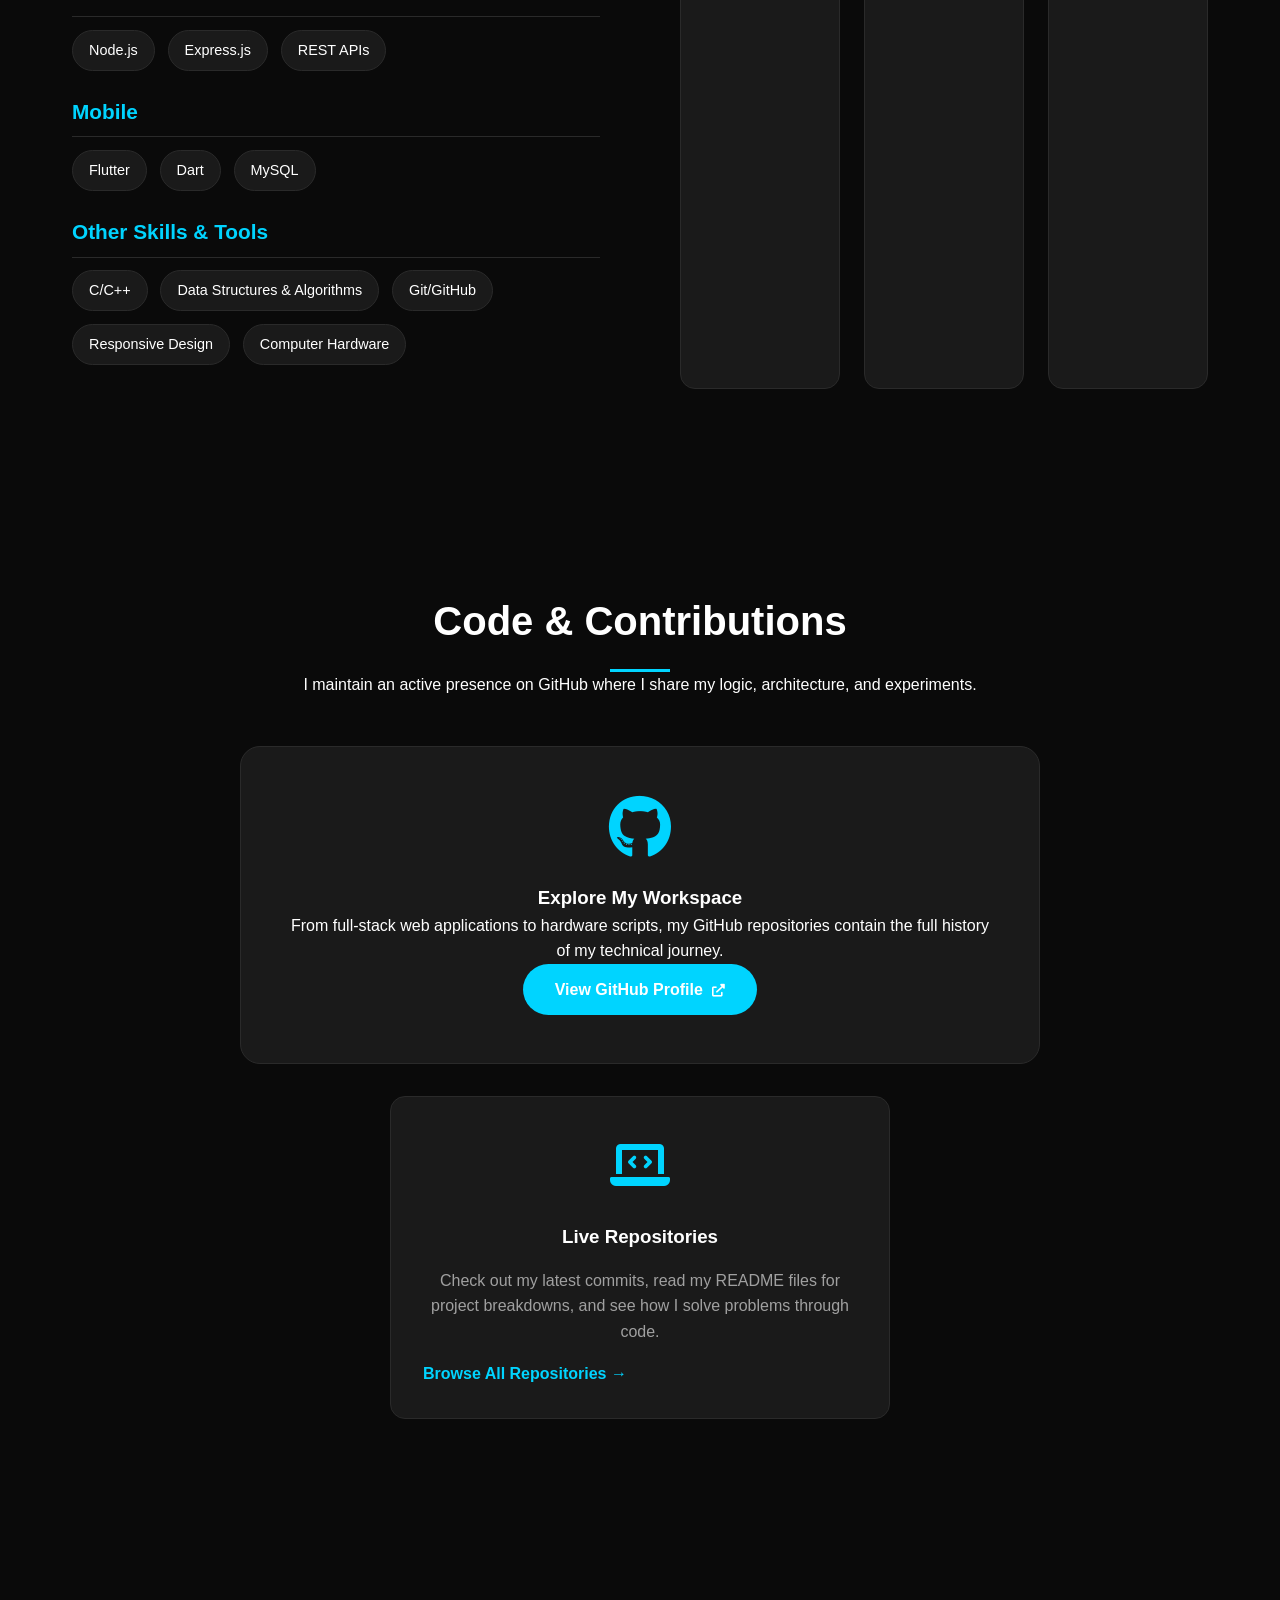
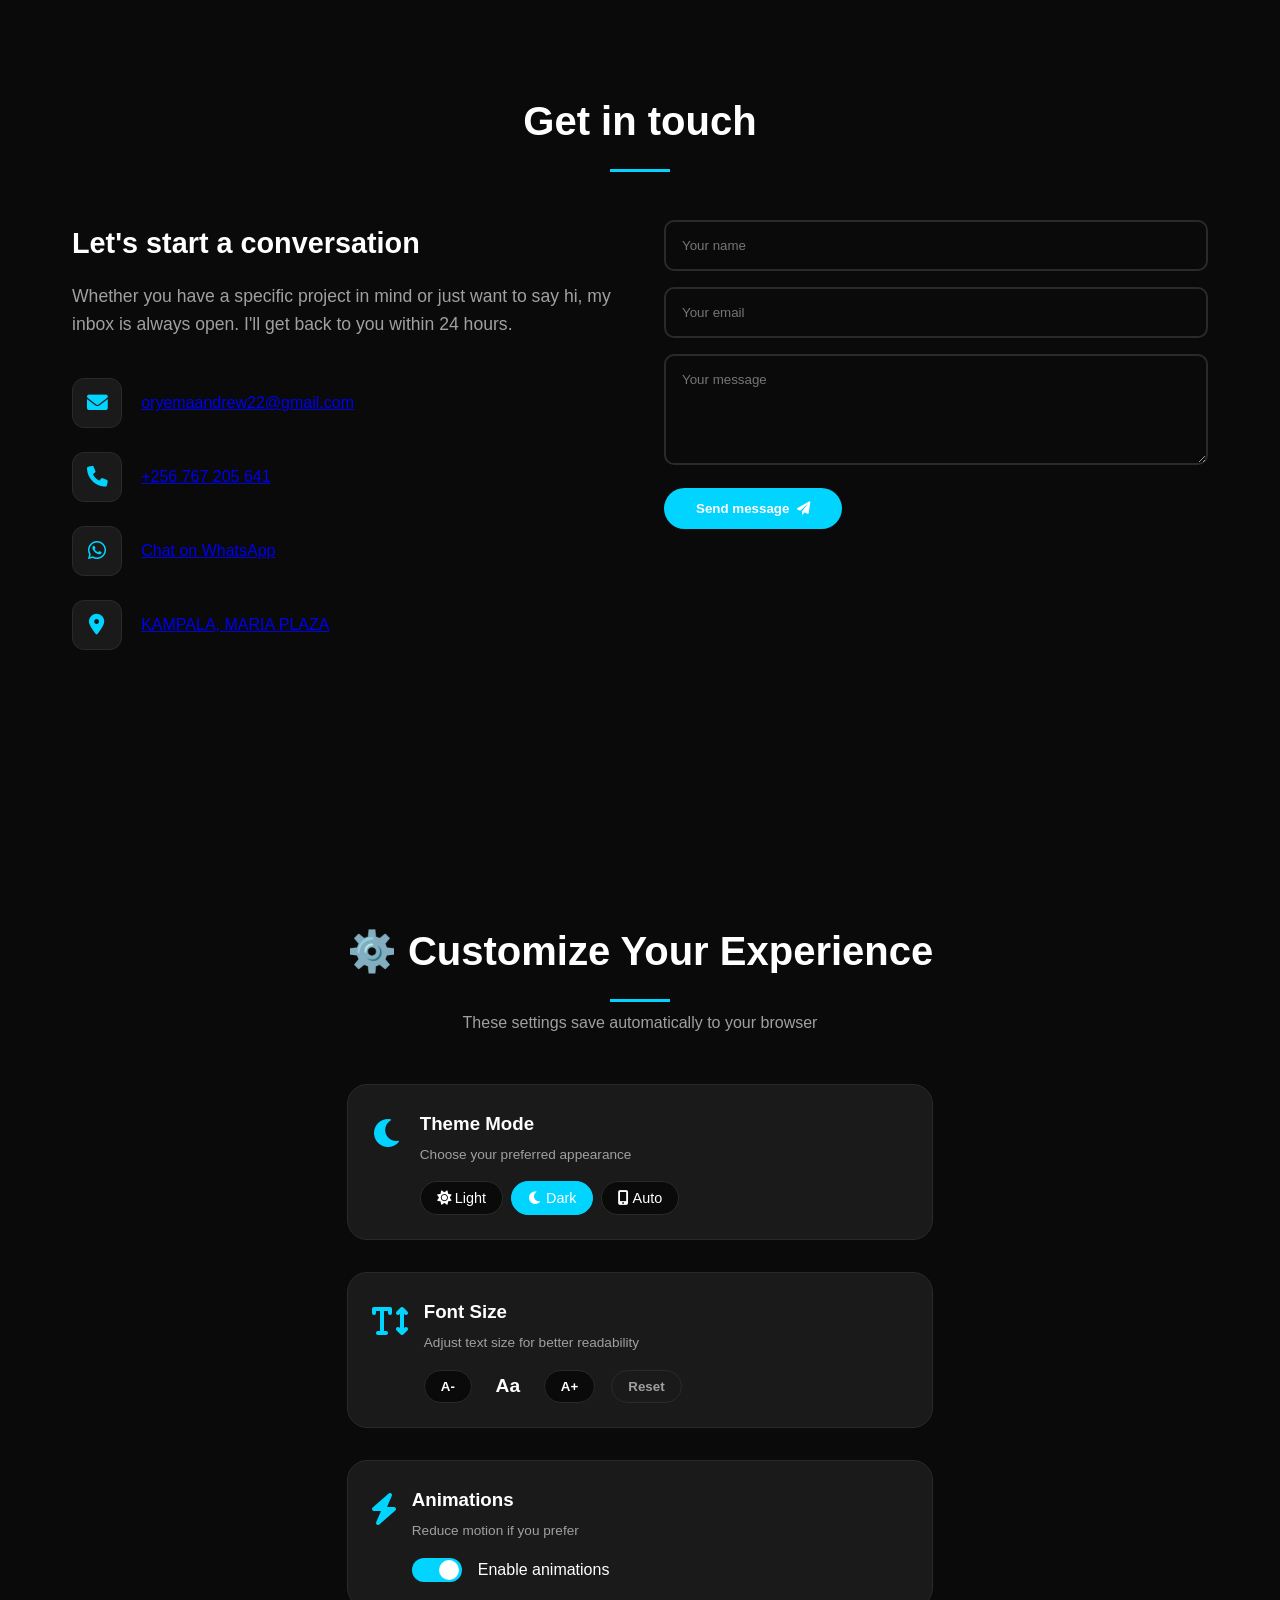
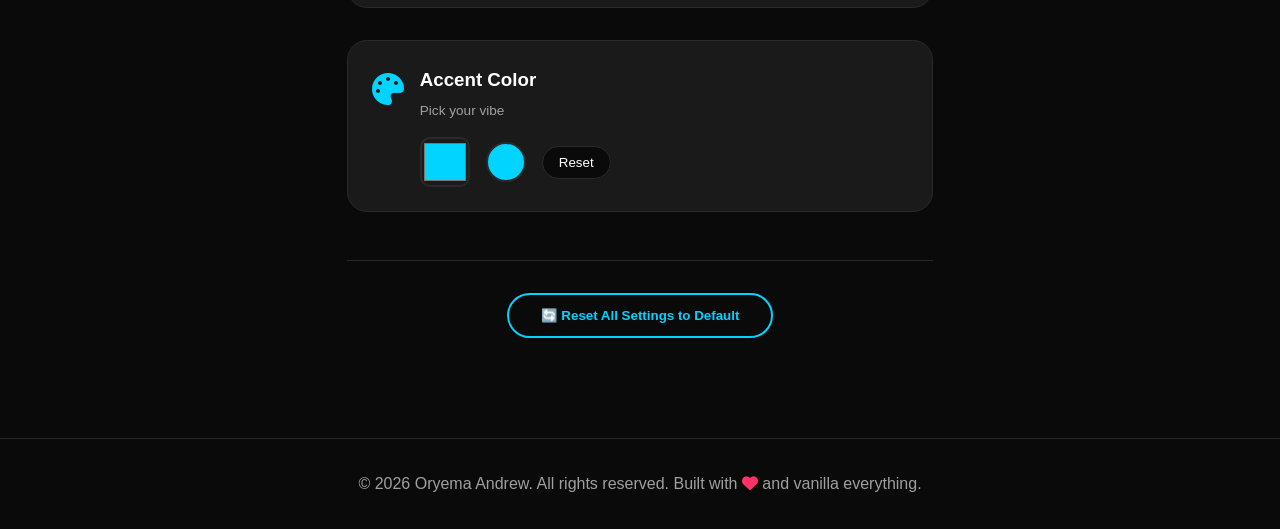
==== commit 8acb4bee: "correcting zero_mistake in all clients, projects, and year of experience" ====
--- a/index.html
+++ b/index.html
@@ -121,6 +121,7 @@
                                 <div class="skill-tags">
                                     <span>Flutter</span>
                                     <span>Dart</span>
+                                    <span>MySQL</span>
                                 </div>
                             </div>
 
@@ -141,15 +142,15 @@
                     </div>
                     <div class="about-stats">
                         <div class="stat-card">
-                        <div class="stat-number" data-target="4">0</div>
+                        <div class="stat-number" data-target="4">7</div>
                             <div class="stat-label">Projects Completed</div>
                         </div>
                         <div class="stat-card">
-                        <div class="stat-number" data-target="8">0</div>
+                        <div class="stat-number" data-target="8">12</div>
                             <div class="stat-label">Happy Clients</div>
                         </div>
                         <div class="stat-card">
-                        <div class="stat-number" data-target="6">0</div>
+                        <div class="stat-number" data-target="6">1</div>
                             <div class="stat-label">Year Experience</div>
                         </div>
                     </div>
@@ -347,4 +348,4 @@
 
     <script src="script.js"></script>
 </body>
-</html>+</html>
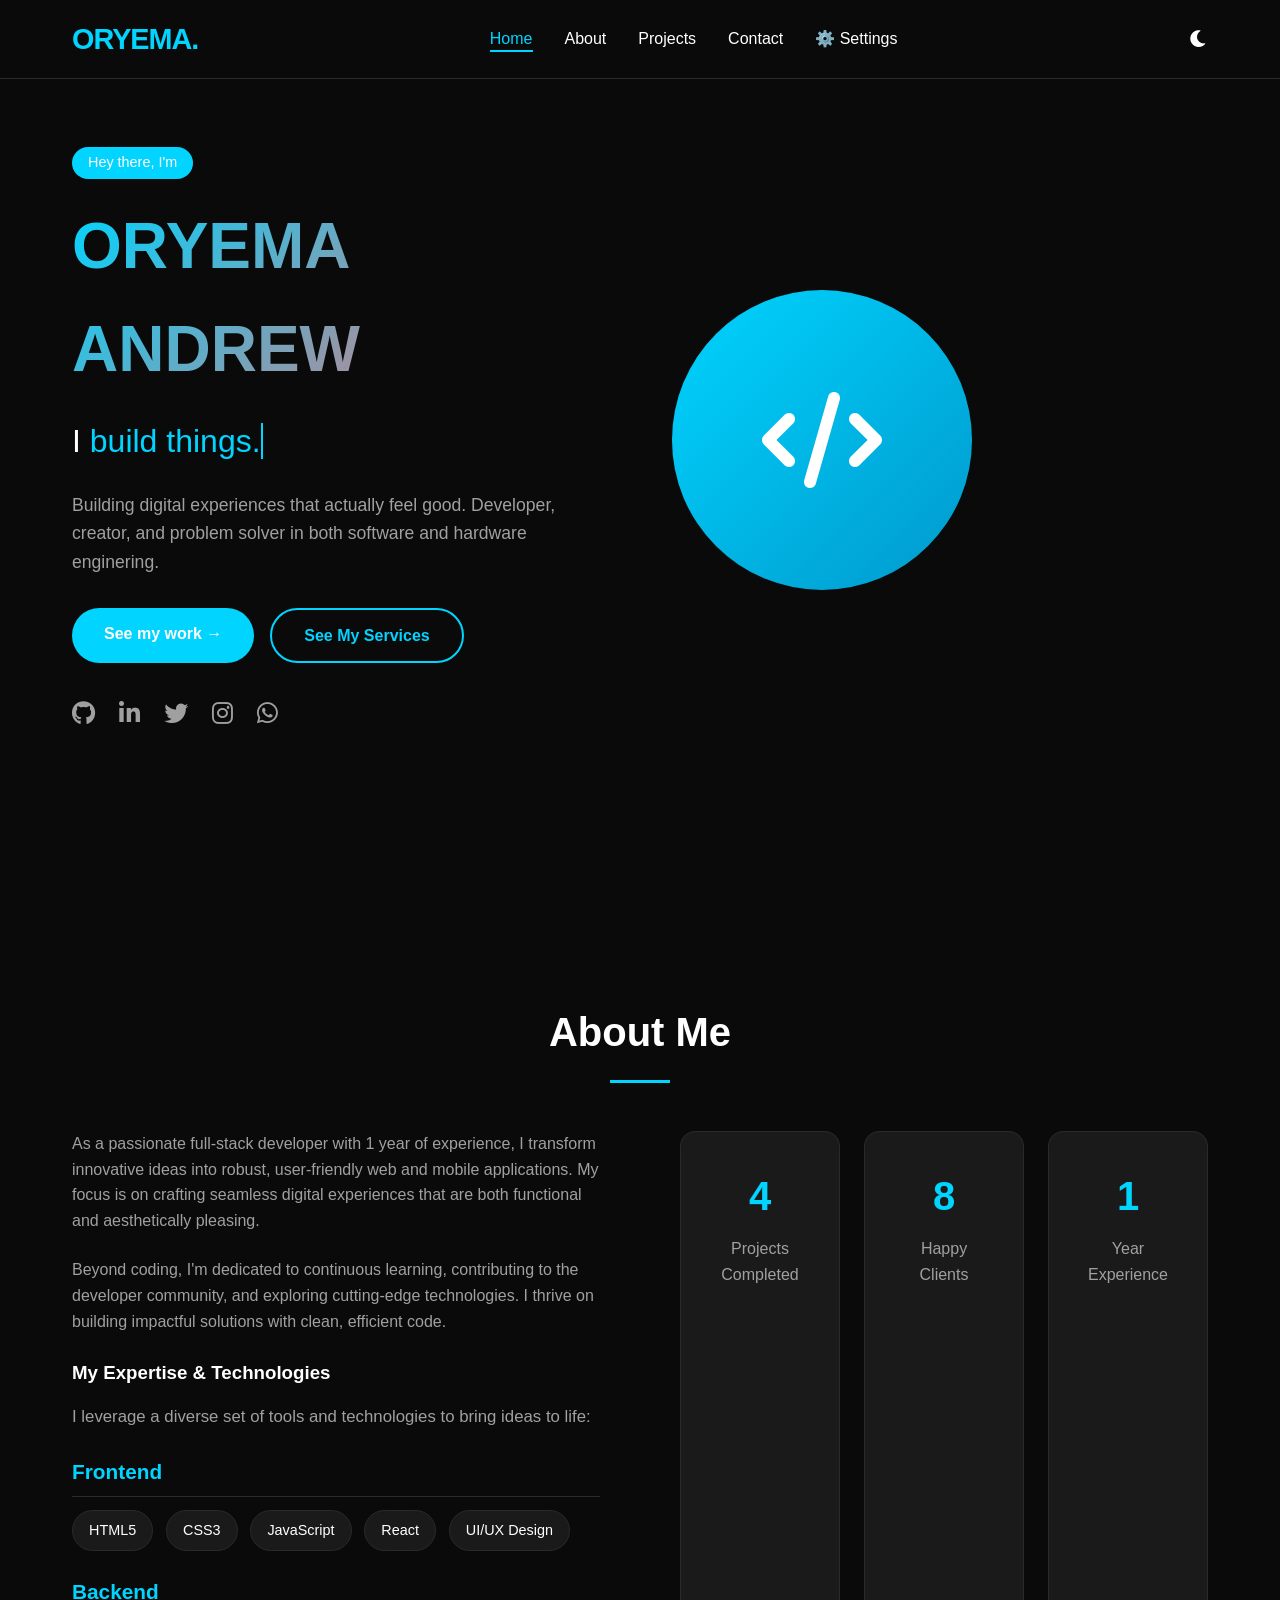
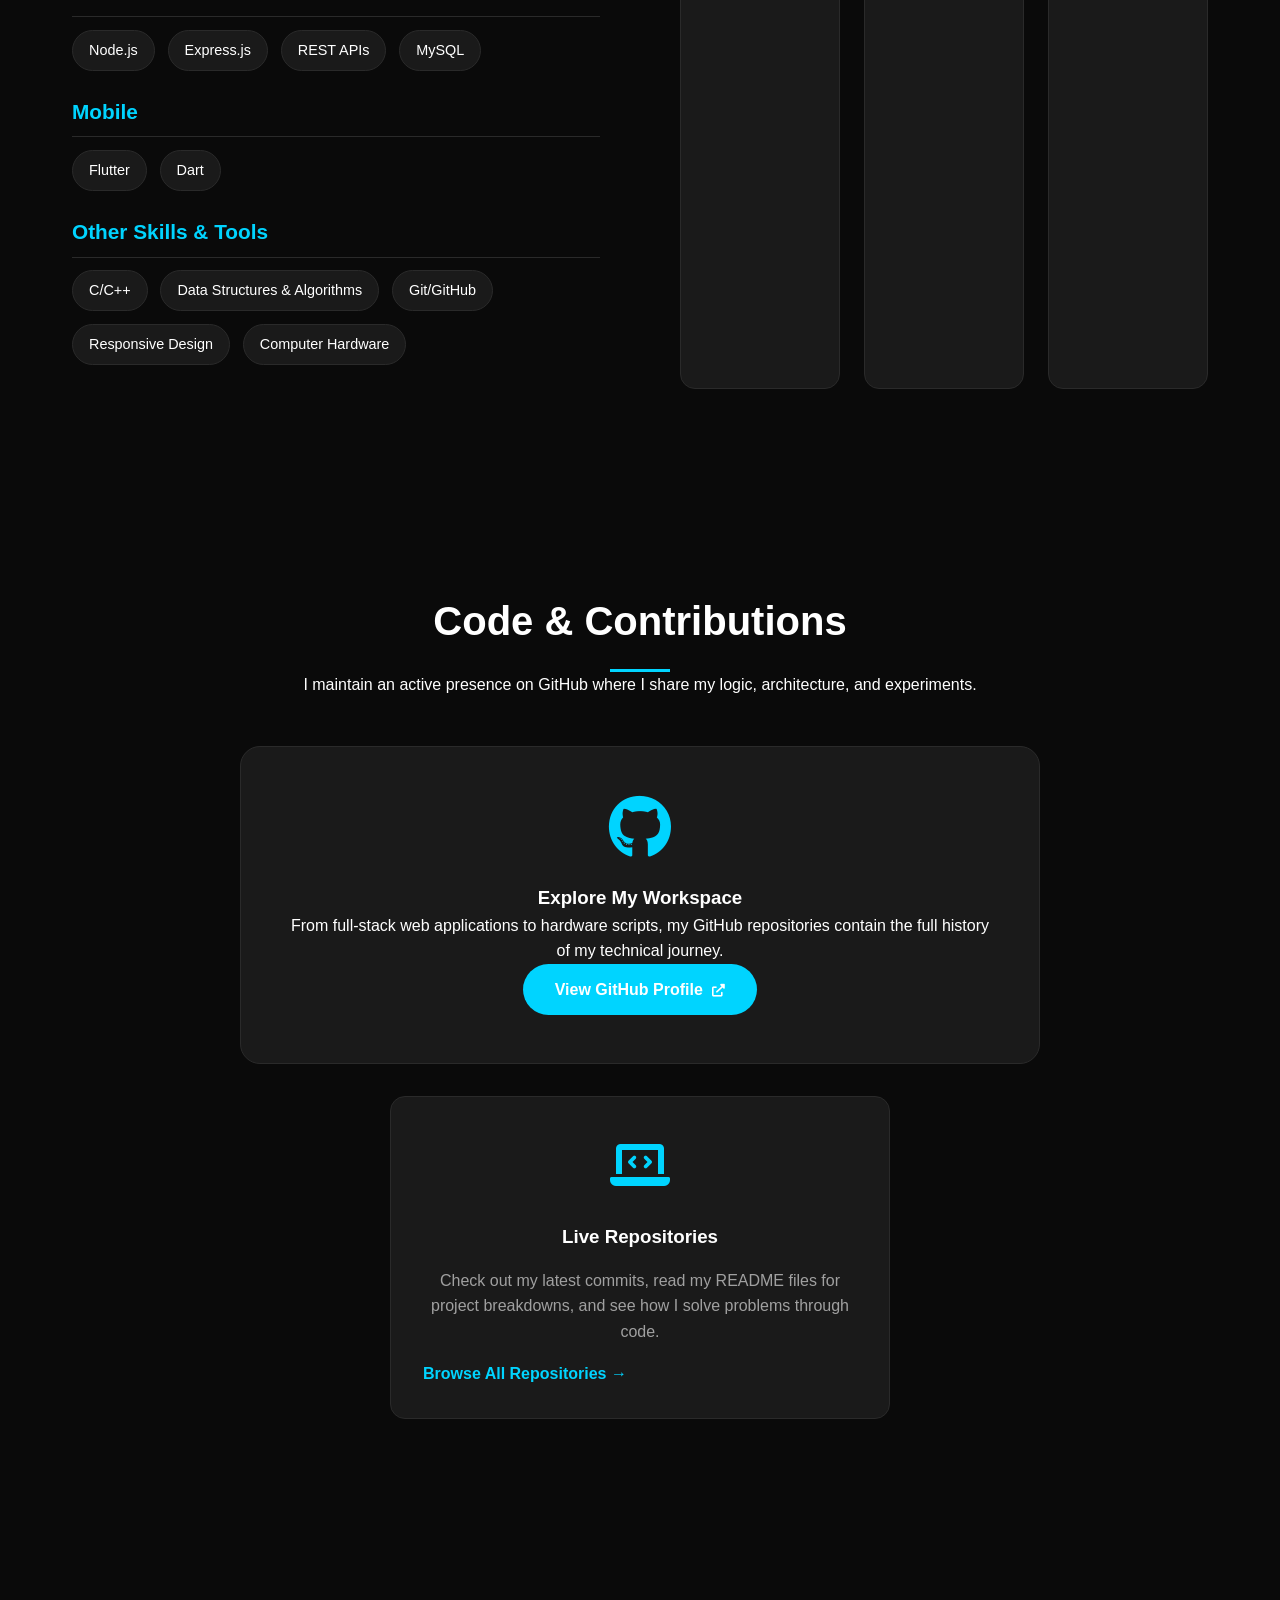
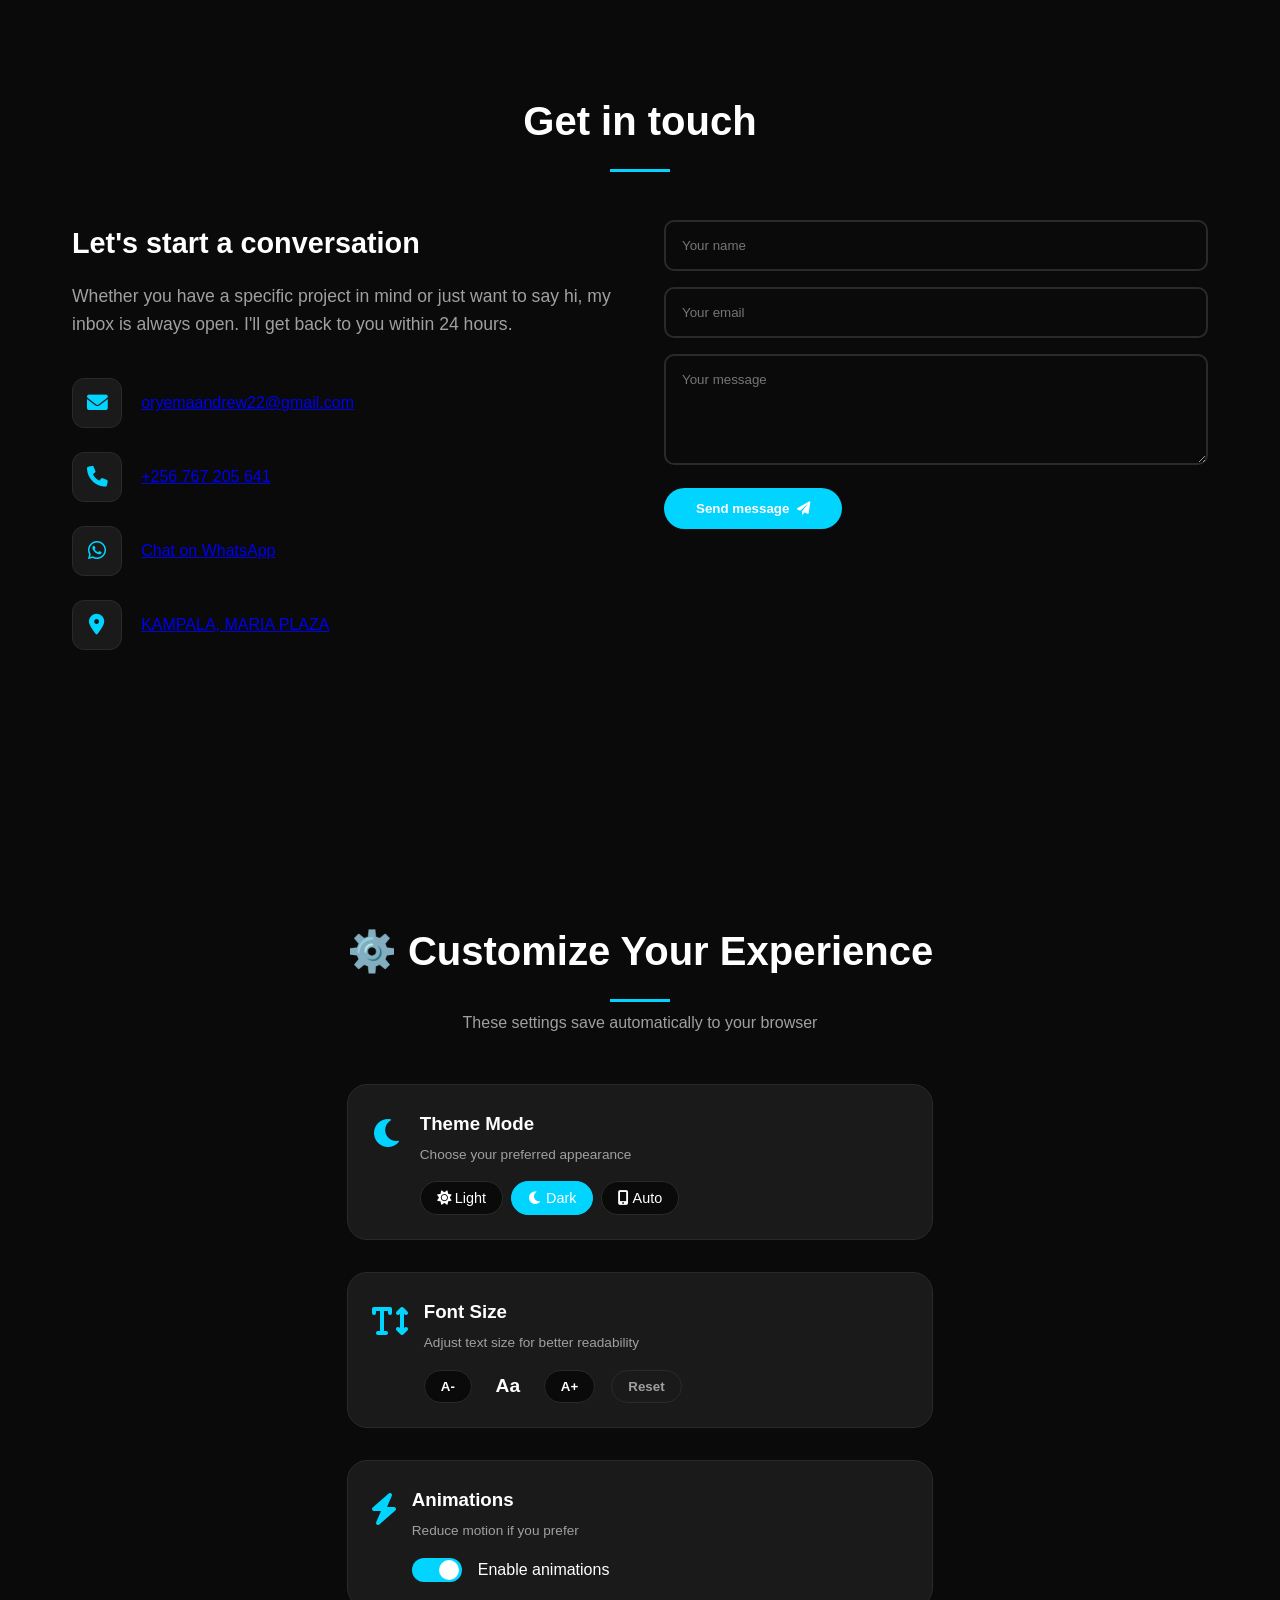
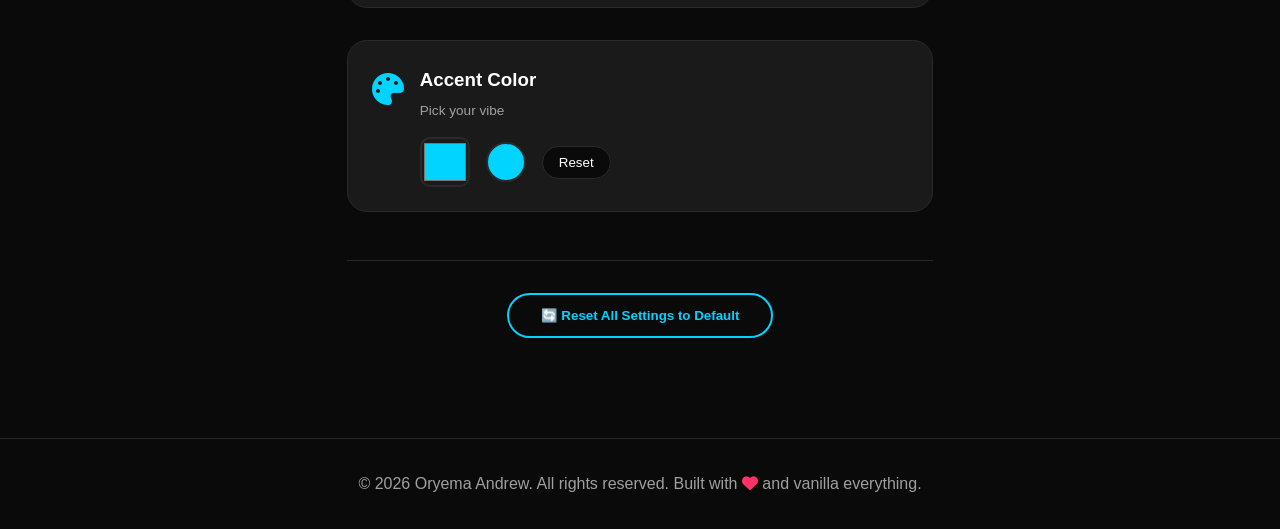
==== commit 7bf851a0: "Update index.html" ====
--- a/index.html
+++ b/index.html
@@ -113,6 +113,7 @@
                                     <span>Node.js</span>
                                     <span>Express.js</span>
                                     <span>REST APIs</span>
+                                     <span>MySQL</span>
                                 </div>
                             </div>
 
@@ -121,7 +122,6 @@
                                 <div class="skill-tags">
                                     <span>Flutter</span>
                                     <span>Dart</span>
-                                    <span>MySQL</span>
                                 </div>
                             </div>
 
@@ -150,7 +150,7 @@
                             <div class="stat-label">Happy Clients</div>
                         </div>
                         <div class="stat-card">
-                        <div class="stat-number" data-target="6">1</div>
+                        <div class="stat-number" data-target="1">1</div>
                             <div class="stat-label">Year Experience</div>
                         </div>
                     </div>
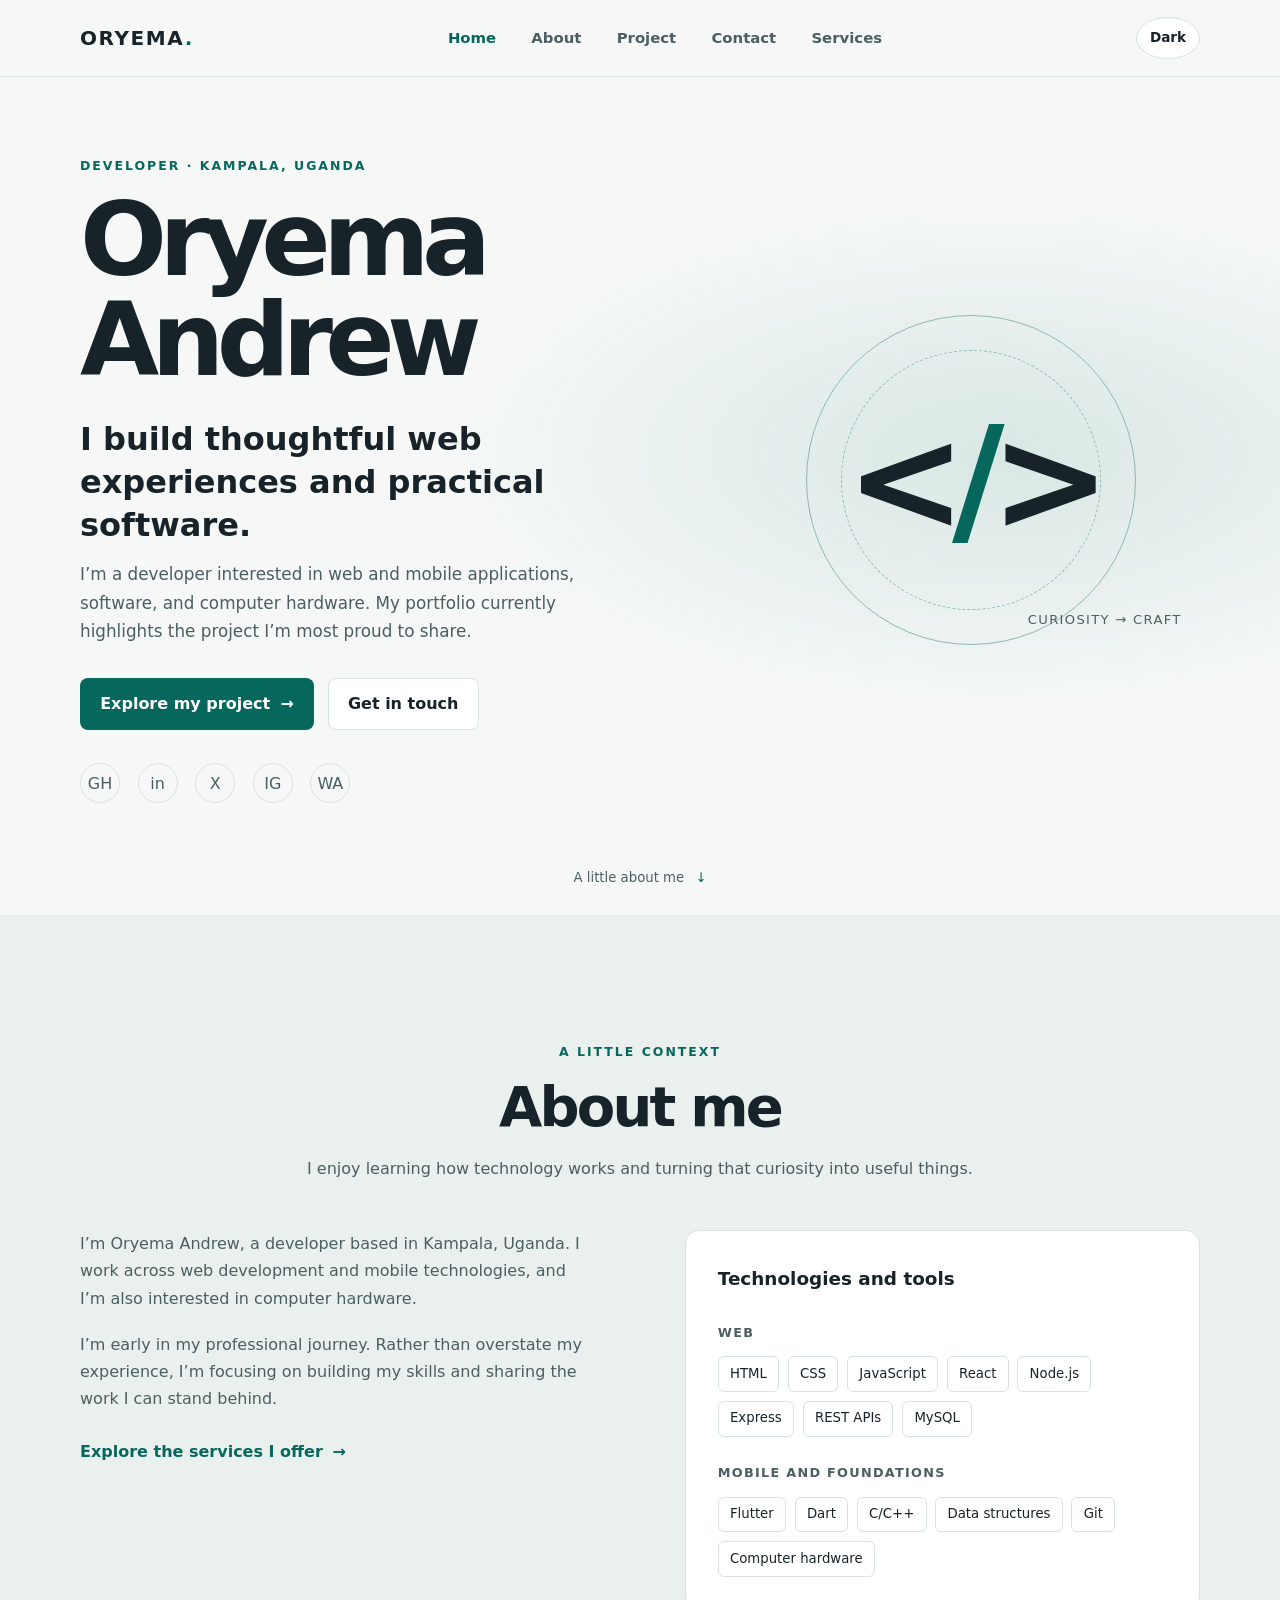
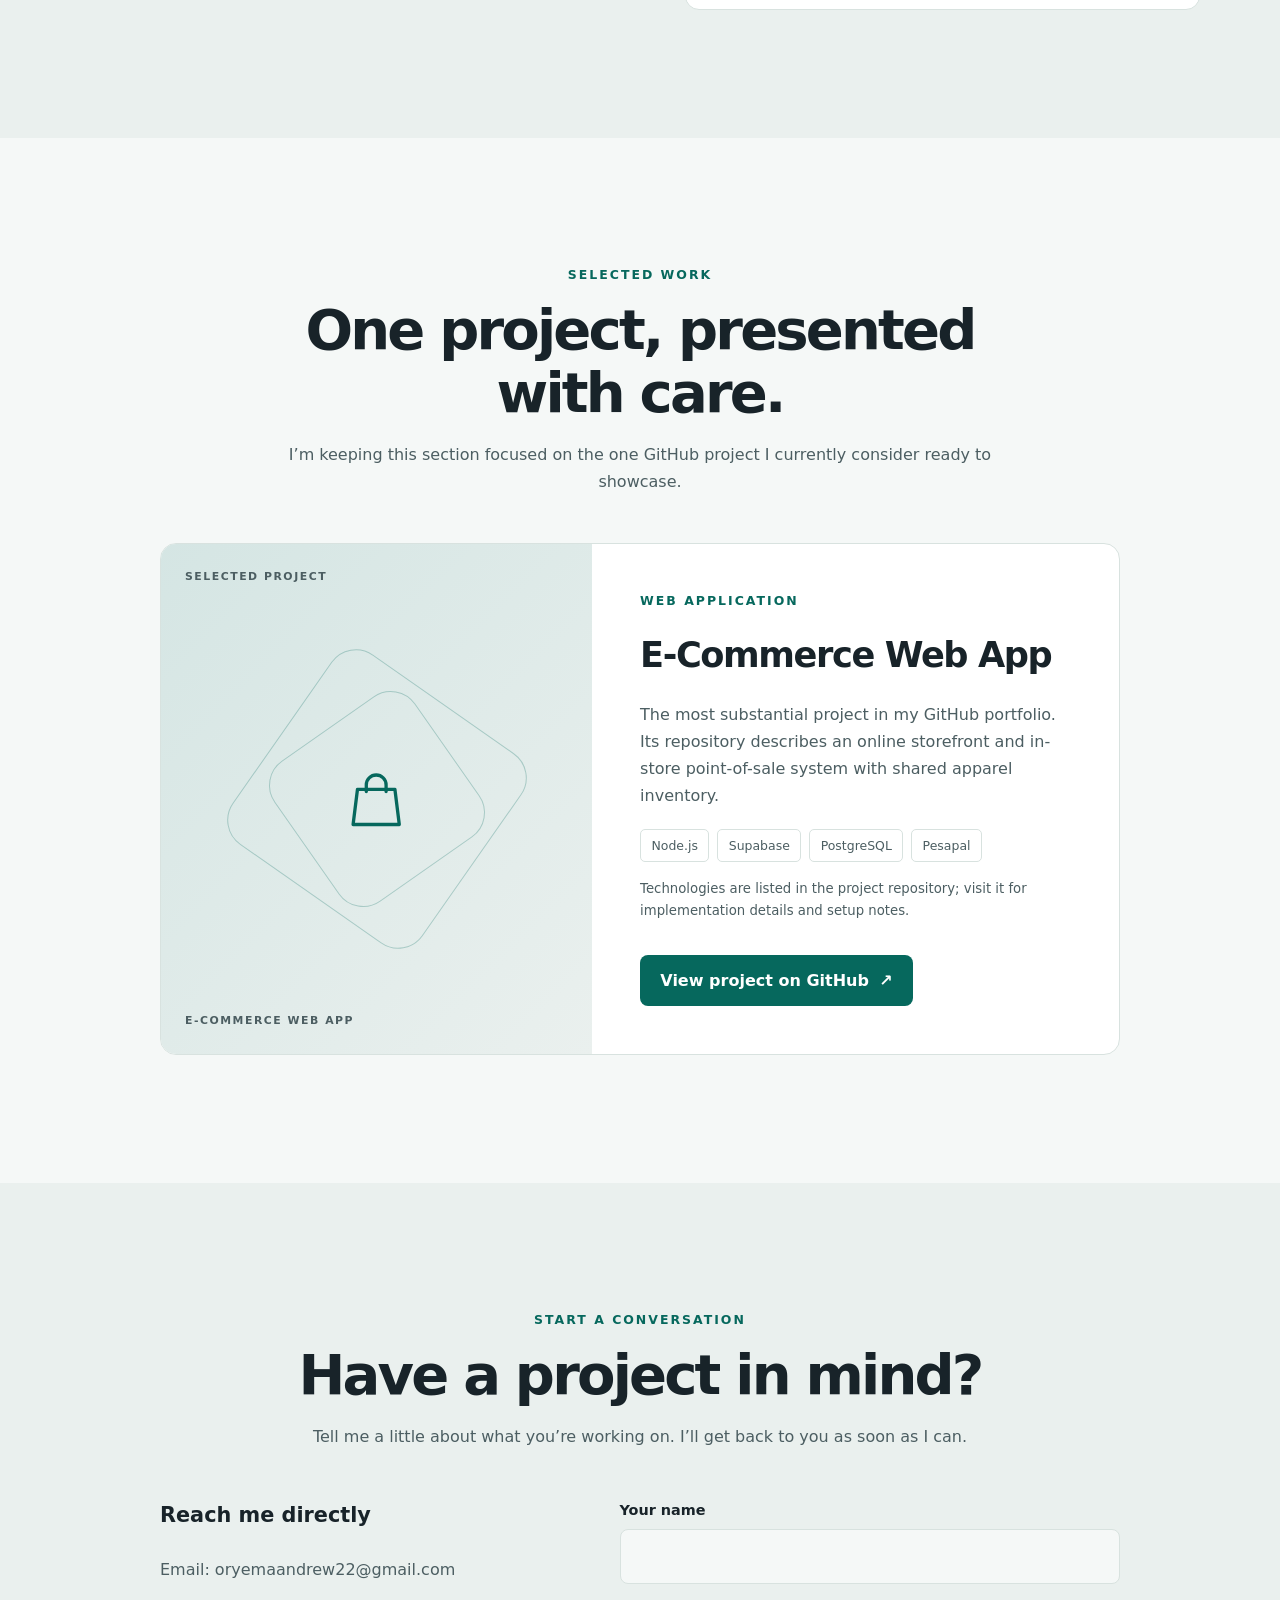
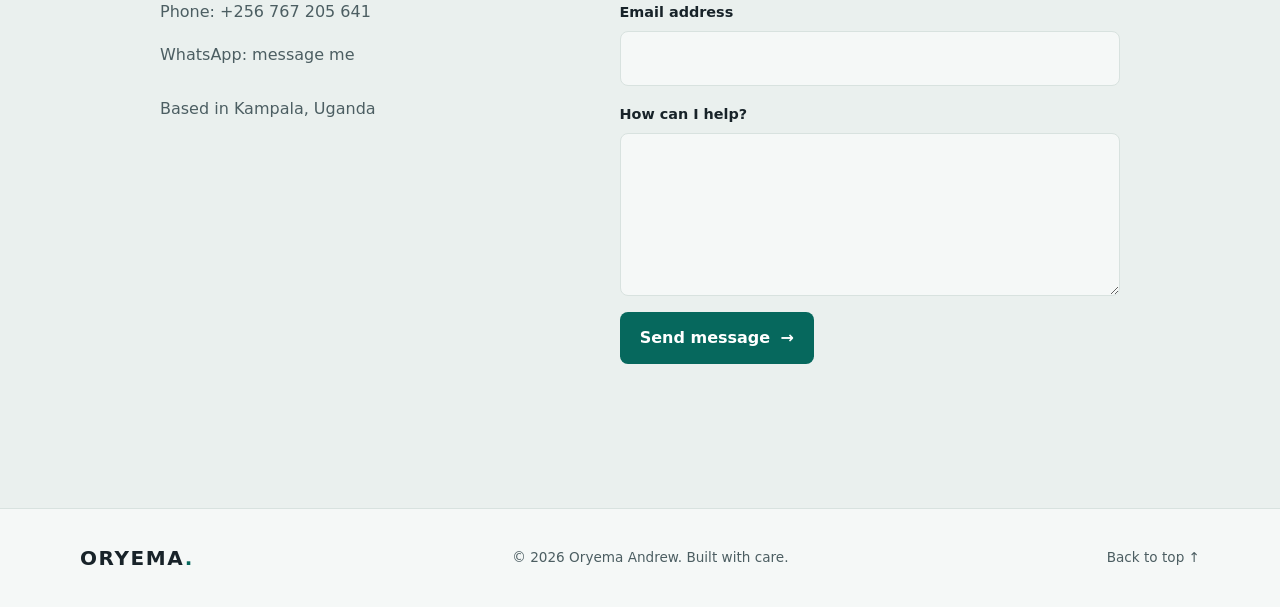
==== commit e66705e5: "Improving on the Performance" ====
--- a/index.html
+++ b/index.html
@@ -2,350 +2,179 @@
 <html lang="en">
 <head>
     <meta charset="UTF-8">
-    <meta name="viewport" content="width=device-width, initial-scale=1.0, viewport-fit=cover">
-    <meta name="description" content="Your bro's personal website - developer, creator, problem solver">
-    <title>ORYEMA ANDREW</title>
+    <meta name="viewport" content="width=device-width, initial-scale=1">
+    <meta name="theme-color" content="#10171b">
+    <meta name="description" content="Portfolio of Oryema Andrew, a developer in Kampala, Uganda. Explore his e-commerce web app and get in touch about a project.">
+    <meta property="og:type" content="website">
+    <meta property="og:title" content="Oryema Andrew | Developer">
+    <meta property="og:description" content="Explore the work and skills of Oryema Andrew, a developer based in Kampala, Uganda.">
+    <title>Oryema Andrew | Developer</title>
+    <link rel="icon" href="favicon.svg" type="image/svg+xml">
     <link rel="stylesheet" href="style.css">
-    <!-- Font Awesome 6 (free icons) -->
-    <link rel="stylesheet" href="https://cdnjs.cloudflare.com/ajax/libs/font-awesome/6.0.0-beta3/css/all.min.css">
 </head>
+<body>
+    <a class="skip-link" href="#main">Skip to content</a>
+    <div class="scroll-progress" aria-hidden="true"></div>
 
-<body>
-    <!-- Scroll Progress Bar -->
-    <div class="scroll-progress"></div>
-
-    <!-- Navigation -->
-    <nav class="navbar">
+    <nav class="navbar" aria-label="Main navigation">
         <div class="nav-container">
-            <div class="logo">
-                <a href="index.html">ORYEMA.</a>
-            </div>
-            <ul class="nav-links">
+            <a class="logo" href="#home" aria-label="Oryema Andrew home">ORYEMA<span>.</span></a>
+            <ul class="nav-links" id="primary-navigation">
                 <li><a href="#home" class="nav-item active">Home</a></li>
                 <li><a href="#about" class="nav-item">About</a></li>
-                <li><a href="#projects" class="nav-item">Projects</a></li>
+                <li><a href="#projects" class="nav-item">Project</a></li>
                 <li><a href="#contact" class="nav-item">Contact</a></li>
-                <li><a href="#settings" class="nav-item">⚙️ Settings</a></li>
+                <li><a href="sales.html" class="nav-item">Services</a></li>
             </ul>
             <div class="nav-actions">
-                <button id="navThemeToggle" class="nav-theme-btn" aria-label="Toggle Theme">
-                    <i class="fas fa-moon"></i>
+                <button id="navThemeToggle" class="nav-theme-btn" type="button" aria-label="Switch to light theme">
+                    Light
                 </button>
-                <div class="hamburger">
-                    <span></span>
-                    <span></span>
-                    <span></span>
-                </div>
+                <button class="hamburger" type="button" aria-label="Open navigation menu" aria-controls="primary-navigation" aria-expanded="false">
+                    <span></span><span></span><span></span>
+                </button>
             </div>
         </div>
     </nav>
 
-    <!-- Main Content -->
-    <main>
-        <!-- Hero Section -->
+    <main id="main">
         <section id="home" class="section hero">
+            <div class="container hero-content">
+                <div class="hero-text">
+                    <p class="eyebrow">Developer · Kampala, Uganda</p>
+                    <h1>Oryema Andrew</h1>
+                    <p class="hero-lead">I build thoughtful web experiences and practical software.</p>
+                    <p class="hero-description">I’m a developer interested in web and mobile applications, software, and computer hardware. My portfolio currently highlights the project I’m most proud to share.</p>
+                    <div class="hero-buttons">
+                        <a href="#projects" class="btn btn-primary">Explore my project <span aria-hidden="true">→</span></a>
+                        <a href="#contact" class="btn btn-secondary">Get in touch</a>
+                    </div>
+                    <div class="social-links" aria-label="Social profiles">
+                        <a href="https://github.com/oryemaandrew" target="_blank" rel="noopener noreferrer" aria-label="GitHub (opens in a new tab)">GH</a>
+                        <a href="https://linkedin.com/in/andrew-oryema-7261183b4" target="_blank" rel="noopener noreferrer" aria-label="LinkedIn (opens in a new tab)">in</a>
+                        <a href="https://x.com/AndrewORYE16328" target="_blank" rel="noopener noreferrer" aria-label="X (opens in a new tab)">X</a>
+                        <a href="https://instagram.com/oryemaandrew22" target="_blank" rel="noopener noreferrer" aria-label="Instagram (opens in a new tab)">IG</a>
+                        <a href="https://wa.me/256767205641" target="_blank" rel="noopener noreferrer" aria-label="WhatsApp (opens in a new tab)">WA</a>
+                    </div>
+                </div>
+                <div class="hero-visual" aria-hidden="true">
+                    <div class="visual-orbit orbit-one"></div>
+                    <div class="visual-orbit orbit-two"></div>
+                    <div class="visual-mark">&lt;<span>/</span>&gt;</div>
+                    <p>Curiosity → craft</p>
+                </div>
+            </div>
+            <a class="scroll-cue" href="#about">A little about me <span aria-hidden="true">↓</span></a>
+        </section>
+
+        <section id="about" class="section about">
             <div class="container">
-                <div class="hero-content">
-                    <div class="hero-text">
-                        <span class="badge">Hey there, I'm</span>
-                        <h1 class="glow-text">ORYEMA ANDREW</h1>
-                        <div class="typed-wrapper">
-                            <span class="static-text">I </span>
-                            <span id="typed" class="typed-text"></span>
+                <div class="section-heading">
+                    <p class="eyebrow">A little context</p>
+                    <h2>About me</h2>
+                    <p>I enjoy learning how technology works and turning that curiosity into useful things.</p>
+                </div>
+                <div class="about-content">
+                    <div class="about-copy">
+                        <p>I’m Oryema Andrew, a developer based in Kampala, Uganda. I work across web development and mobile technologies, and I’m also interested in computer hardware.</p>
+                        <p>I’m early in my professional journey. Rather than overstate my experience, I’m focusing on building my skills and sharing the work I can stand behind.</p>
+                        <a class="text-link" href="sales.html">Explore the services I offer <span aria-hidden="true">→</span></a>
+                    </div>
+                    <div class="skills-panel">
+                        <h3>Technologies and tools</h3>
+                        <div class="skill-category">
+                            <h4>Web</h4>
+                            <div class="skill-tags"><span>HTML</span><span>CSS</span><span>JavaScript</span><span>React</span><span>Node.js</span><span>Express</span><span>REST APIs</span><span>MySQL</span></div>
                         </div>
-                        <p class="hero-description">
-                            Building digital experiences that actually feel good. 
-                            Developer, creator, and problem solver in both software and hardware enginering.
-                        </p>
-                        <div class="hero-buttons">
-                            <a href="#projects" class="btn btn-primary">See my work →</a>
-                             <a href="sales.html" class="btn btn-secondary">See My Services</a>
-                           
-                        </div>
-                        <div class="social-links">
-                            <a href="https://github.com/oryemaandrew" target="_blank" rel="noopener noreferrer" aria-label="GitHub"><i class="fab fa-github"></i></a>
-                            <a href="https://linkedin.com/in/andrew-oryema-7261183b4" target="_blank" rel="noopener noreferrer" aria-label="LinkedIn"><i class="fab fa-linkedin-in"></i></a>
-                            <a href="https://x.com/AndrewORYE16328" target="_blank" rel="noopener noreferrer" aria-label="Twitter"><i class="fab fa-twitter"></i></a>
-                            <a href="https://instagram.com/oryemaandrew22" target="_blank" rel="noopener noreferrer" aria-label="Instagram"><i class="fab fa-instagram"></i></a>
-                            <a href="https://wa.me/256767205641" target="_blank" rel="noopener noreferrer" aria-label="WhatsApp"><i class="fab fa-whatsapp"></i></a>
-                        </div>
-                    </div>
-                    <div class="hero-image">
-                        <div class="image-wrapper">
-                            <div class="avatar-placeholder">
-                                <i class="fas fa-code"></i>
-                            </div>
+                        <div class="skill-category">
+                            <h4>Mobile and foundations</h4>
+                            <div class="skill-tags"><span>Flutter</span><span>Dart</span><span>C/C++</span><span>Data structures</span><span>Git</span><span>Computer hardware</span></div>
                         </div>
                     </div>
                 </div>
             </div>
         </section>
 
-        <!-- About Section -->
-        <section id="about" class="section about">
+        <section id="projects" class="section projects">
             <div class="container">
-                <div class="section-header">
-                    <h2>About Me</h2>
-                    <div class="underline"></div>
+                <div class="section-heading">
+                    <p class="eyebrow">Selected work</p>
+                    <h2>One project, presented with care.</h2>
+                    <p>I’m keeping this section focused on the one GitHub project I currently consider ready to showcase.</p>
                 </div>
-                <div class="about-content">
-                    <div class="about-text">
-                        <p>As a passionate full-stack developer with 1 year of experience, I transform innovative ideas into robust, user-friendly web and mobile applications. My focus is on crafting seamless digital experiences that are both functional and aesthetically pleasing.</p>
-                        <p>Beyond coding, I'm dedicated to continuous learning, contributing to the developer community, and exploring cutting-edge technologies. I thrive on building impactful solutions with clean, efficient code.</p>
-                        <div class="skills">
-                            <h3>My Expertise & Technologies</h3>
-                            <p class="skills-intro">I leverage a diverse set of tools and technologies to bring ideas to life:</p>
-
-                            <div class="skill-category">
-                                <h4>Frontend</h4>
-                                <div class="skill-tags">
-                                    <span>HTML5</span>
-                                    <span>CSS3</span>
-                                    <span>JavaScript</span>
-                                    <span>React</span>
-                                    <span>UI/UX Design</span>
-                                </div>
-                            </div>
-
-                            <div class="skill-category">
-                                <h4>Backend</h4>
-                                <div class="skill-tags">
-                                    <span>Node.js</span>
-                                    <span>Express.js</span>
-                                    <span>REST APIs</span>
-                                     <span>MySQL</span>
-                                </div>
-                            </div>
-
-                            <div class="skill-category">
-                                <h4>Mobile</h4>
-                                <div class="skill-tags">
-                                    <span>Flutter</span>
-                                    <span>Dart</span>
-                                </div>
-                            </div>
-
-                            <div class="skill-category">
-                                <h4>Other Skills & Tools</h4>
-                                <div class="skill-tags">
-                                    <span>C/C++</span>
-                                    <span>Data Structures & Algorithms</span>
-                                    <span>Git/GitHub</span>
-                                    <span>Responsive Design</span>
-                                    <span>Computer Hardware</span>
-                                </div>
-                            </div>
-
-                            <div class="skill-tags">
-                            </div>
+                <article class="project-card">
+                    <div class="project-visual" aria-hidden="true">
+                        <span class="project-visual-label">SELECTED PROJECT</span>
+                        <svg class="project-bag" viewBox="0 0 64 64" focusable="false">
+                            <path d="M15 23h34l4 32H11l4-32Z" fill="none" stroke="currentColor" stroke-linejoin="round" stroke-width="3"/>
+                            <path d="M23 25v-6a9 9 0 0 1 18 0v6" fill="none" stroke="currentColor" stroke-linecap="round" stroke-width="3"/>
+                        </svg>
+                        <span class="project-visual-caption">E-COMMERCE WEB APP</span>
+                    </div>
+                    <div class="project-details">
+                        <p class="eyebrow">Web application</p>
+                        <h3>E-Commerce Web App</h3>
+                        <p>The most substantial project in my GitHub portfolio. Its repository describes an online storefront and in-store point-of-sale system with shared apparel inventory.</p>
+                        <div class="project-tech" aria-label="Technologies listed in the repository">
+                            <span>Node.js</span><span>Supabase</span><span>PostgreSQL</span><span>Pesapal</span>
+                        </div>
+                        <p class="project-note">Technologies are listed in the project repository; visit it for implementation details and setup notes.</p>
+                        <div class="project-links">
+                            <a href="https://github.com/oryemaandrew/E-COMMERCE-WEB-APP" target="_blank" rel="noopener noreferrer" class="btn btn-primary">View project on GitHub <span aria-hidden="true">↗</span></a>
                         </div>
                     </div>
-                    <div class="about-stats">
-                        <div class="stat-card">
-                        <div class="stat-number" data-target="4">7</div>
-                            <div class="stat-label">Projects Completed</div>
-                        </div>
-                        <div class="stat-card">
-                        <div class="stat-number" data-target="8">12</div>
-                            <div class="stat-label">Happy Clients</div>
-                        </div>
-                        <div class="stat-card">
-                        <div class="stat-number" data-target="1">1</div>
-                            <div class="stat-label">Year Experience</div>
-                        </div>
-                    </div>
-                </div>
+                </article>
             </div>
         </section>
 
-        <!-- Projects Section -->
-        <section id="projects" class="section projects">
-            <div class="container">
-                <div class="section-header">
-                    <h2>Code & Contributions</h2>
-                    <div class="underline"></div>
-                    <p>I maintain an active presence on GitHub where I share my logic, architecture, and experiments.</p>
-                </div>
-
-                <div class="github-showcase">
-                    <div class="github-header">
-                        <i class="fab fa-github"></i>
-                        <h3>Explore My Workspace</h3>
-                        <p>From full-stack web applications to hardware scripts, my GitHub repositories contain the full history of my technical journey.</p>
-                        <a href="https://github.com/oryemaandrew" target="_blank" rel="noopener noreferrer" class="btn btn-primary">
-                            View GitHub Profile <i class="fas fa-external-link-alt" style="font-size: 0.8rem; margin-left: 5px;"></i>
-                        </a>
-                    </div>
-                    
-                    <div class="projects-grid" style="justify-content: center;">
-                        <div class="project-card" style="max-width: 500px; margin: 0 auto;">
-                            <div class="project-icon"><i class="fas fa-laptop-code"></i></div>
-                            <h3>Live Repositories</h3>
-                            <p>Check out my latest commits, read my README files for project breakdowns, and see how I solve problems through code.</p>
-                            <div class="project-links">
-                                <a href="https://github.com/oryemaandrew?tab=repositories" target="_blank" rel="noopener">Browse All Repositories →</a>
-                            </div>
-                        </div>
-                    </div>
-                </div>
-            </div>
-        </section>
-
-        <!-- Contact Section -->
         <section id="contact" class="section contact">
             <div class="container">
-                <div class="section-header">
-                    <h2>Get in touch</h2>
-                    <div class="underline"></div>
+                <div class="section-heading">
+                    <p class="eyebrow">Start a conversation</p>
+                    <h2>Have a project in mind?</h2>
+                    <p>Tell me a little about what you’re working on. I’ll get back to you as soon as I can.</p>
                 </div>
                 <div class="contact-wrapper">
                     <div class="contact-info">
-                        <h3>Let's start a conversation</h3>
-                        <p>Whether you have a specific project in mind or just want to say hi, my inbox is always open. I'll get back to you within 24 hours.</p>
-                        <div class="contact-details">
-                            <div class="contact-item">
-                                <i class="fas fa-envelope"></i>
-                                <a href="mailto:oryemaandrew22@gmail.com">oryemaandrew22@gmail.com</a>
-                            </div>
-                            <div class="contact-item">
-                                <i class="fas fa-phone"></i>
-                                <a href="tel:+256767205641">+256 767 205 641</a>
-                            </div>
-                            <div class="contact-item">
-                                <i class="fab fa-whatsapp"></i>
-                                <a href="https://wa.me/256767205641" target="_blank" rel="noopener noreferrer">Chat on WhatsApp</a>
-                            </div>
-                            <div class="contact-item">
-                                <i class="fas fa-map-marker-alt"></i>
-                                <a href="https://www.google.com/maps/search/?api=1&query=KAMPALA,+MARIA+PLAZA" target="_blank" rel="noopener noreferrer">KAMPALA, MARIA PLAZA</a>
-                            </div>
-                        </div>
+                        <h3>Reach me directly</h3>
+                        <a class="contact-link" href="mailto:oryemaandrew22@gmail.com">Email: oryemaandrew22@gmail.com</a>
+                        <a class="contact-link" href="tel:+256767205641">Phone: +256 767 205 641</a>
+                        <a class="contact-link" href="https://wa.me/256767205641" target="_blank" rel="noopener noreferrer">WhatsApp: message me</a>
+                        <p class="location-note">Based in Kampala, Uganda</p>
                     </div>
-
                     <form action="https://formspree.io/f/mjgzneva" method="POST" class="contact-form">
                         <div class="form-group">
-                            <input type="text" name="name" id="name" placeholder="Your name" required>
+                            <label for="name">Your name</label>
+                            <input type="text" name="name" id="name" autocomplete="name" required>
                         </div>
                         <div class="form-group">
-                            <input type="email" name="email" id="email" placeholder="Your email" required>
+                            <label for="email">Email address</label>
+                            <input type="email" name="email" id="email" autocomplete="email" required>
                         </div>
                         <div class="form-group">
-                            <textarea name="message" id="message" rows="5" placeholder="Your message" required></textarea>
+                            <label for="message">How can I help?</label>
+                            <textarea name="message" id="message" rows="5" required></textarea>
                         </div>
-                        <button type="submit" class="btn btn-primary submit-btn">Send message <i class="fas fa-paper-plane"></i></button>
-                        <div id="formStatus" class="form-status"></div>
-                        
-                        <input type="hidden" name="_to" value="oryemaandrew22@gmail.com">
-                        <input type="hidden" name="_subject" value="New message from your portfolio!">
+                        <button type="submit" class="btn btn-primary submit-btn">Send message <span aria-hidden="true">→</span></button>
+                        <p id="formStatus" class="form-status" role="status" aria-live="polite" tabindex="-1"></p>
+                        <input type="hidden" name="_subject" value="New message from Oryema Andrew's portfolio">
                     </form>
                 </div>
             </div>
         </section>
-        <!-- Settings Section -->
-<section id="settings" class="section settings">
-    <div class="container">
-        <div class="section-header">
-            <h2>⚙️ Customize Your Experience</h2>
-            <div class="underline"></div>
-            <p class="settings-subtitle">These settings save automatically to your browser</p>
-        </div>
-        
-        <div class="settings-grid">
-            <!-- Theme Toggle -->
-            <div class="setting-card">
-                <div class="setting-icon">
-                    <i class="fas fa-moon"></i>
-                </div>
-                <div class="setting-content">
-                    <h3>Theme Mode</h3>
-                    <p>Choose your preferred appearance</p>
-                    <div class="theme-options">
-                        <button class="theme-btn" data-theme="light">
-                            <i class="fas fa-sun"></i> Light
-                        </button>
-                        <button class="theme-btn" data-theme="dark">
-                            <i class="fas fa-moon"></i> Dark
-                        </button>
-                        <button class="theme-btn" data-theme="auto">
-                            <i class="fas fa-mobile-alt"></i> Auto
-                        </button>
-                    </div>
-                </div>
-            </div>
-
-            <!-- Font Size -->
-            <div class="setting-card">
-                <div class="setting-icon">
-                    <i class="fas fa-text-height"></i>
-                </div>
-                <div class="setting-content">
-                    <h3>Font Size</h3>
-                    <p>Adjust text size for better readability</p>
-                    <div class="font-controls">
-                        <button class="font-btn" data-size="small">A-</button>
-                        <span class="font-preview">Aa</span>
-                        <button class="font-btn" data-size="large">A+</button>
-                        <button class="font-btn reset-btn" data-size="reset">Reset</button>
-                    </div>
-                </div>
-            </div>
-
-            <!-- Animations Toggle -->
-            <div class="setting-card">
-                <div class="setting-icon">
-                    <i class="fas fa-bolt"></i>
-                </div>
-                <div class="setting-content">
-                    <h3>Animations</h3>
-                    <p>Reduce motion if you prefer</p>
-                    <label class="toggle-switch">
-                        <input type="checkbox" id="animationToggle" checked>
-                        <span class="toggle-slider"></span>
-                        <span class="toggle-label">Enable animations</span>
-                    </label>
-                </div>
-            </div>
-
-            <!-- Accent Color -->
-            <div class="setting-card">
-                <div class="setting-icon">
-                    <i class="fas fa-palette"></i>
-                </div>
-                <div class="setting-content">
-                    <h3>Accent Color</h3>
-                    <p>Pick your vibe</p>
-                    <div class="color-picker-wrapper">
-                        <input type="color" id="accentColor" value="#00d4ff" title="Accent color" aria-label="Accent color">
-                        <span class="color-preview"></span>
-                        <button id="resetColor" class="reset-color-btn">Reset</button>
-                    </div>
-                </div>
-            </div>
-        </div>
-        
-        <!-- Reset All Settings -->
-        <div class="settings-footer">
-            <button id="resetAllSettings" class="btn btn-secondary">
-                🔄 Reset All Settings to Default
-            </button>
-        </div>
-    </div>
-</section>
     </main>
 
-
-    <!-- Footer -->
     <footer class="footer">
         <div class="container">
-            <p>&copy; 2026 Oryema Andrew. All rights reserved. Built with <i class="fas fa-heart"></i> and vanilla everything.</p>
+            <a class="logo" href="#home">ORYEMA<span>.</span></a>
+            <p>© <span id="currentYear">2026</span> Oryema Andrew. Built with care.</p>
+            <a href="#home" class="footer-top">Back to top ↑</a>
         </div>
     </footer>
 
-    <!-- Back to Top Button -->
-    <button id="backToTop" class="back-to-top" aria-label="Back to top">
-        <i class="fas fa-arrow-up"></i>
+    <button id="backToTop" class="back-to-top" type="button" aria-label="Back to top">
+        ↑
     </button>
-
-    <script src="script.js"></script>
+    <script src="script.js" defer></script>
 </body>
 </html>
--- a/style.css
+++ b/style.css
@@ -1,972 +1,1024 @@
-/* Reset & Base */
+:root {
+    color-scheme: dark;
+    --bg-primary: #10171b;
+    --bg-secondary: #151f24;
+    --card-bg: #182329;
+    --text-primary: #eff5f4;
+    --text-secondary: #aab9bc;
+    --accent: #55d6be;
+    --accent-dark: #38b9a3;
+    --border: #2b3a40;
+    --success: #55d6be;
+    --error: #ff8585;
+    --nav-height: 76px;
+    font-family: system-ui, "Segoe UI", Arial, sans-serif;
+    scroll-behavior: smooth;
+    scroll-padding-top: calc(var(--nav-height) + 20px);
+}
+
+.nav-theme-btn {
+    width: auto;
+    min-width: 64px;
+    padding-inline: 0.75rem;
+    border-radius: 9px;
+    font-size: 0.85rem;
+    font-weight: 700;
+}
+
+body.light-theme {
+    color-scheme: light;
+    --bg-primary: #f5f8f7;
+    --bg-secondary: #eaf0ee;
+    --card-bg: #ffffff;
+    --text-primary: #182329;
+    --text-secondary: #4c5e62;
+    --accent: #06685d;
+    --accent-dark: #04564e;
+    --border: #d8e2df;
+    --success: #087f70;
+    --error: #bd3434;
+}
+
 * {
+    box-sizing: border-box;
+}
+
+body {
+    margin: 0;
+    background: var(--bg-primary);
+    color: var(--text-primary);
+    line-height: 1.7;
+    transition: background-color 180ms ease, color 180ms ease;
+}
+
+a {
+    color: inherit;
+}
+
+button,
+input,
+textarea {
+    font: inherit;
+}
+
+button,
+a,
+input,
+textarea {
+    -webkit-tap-highlight-color: transparent;
+}
+
+:focus-visible {
+    outline: 3px solid var(--accent);
+    outline-offset: 4px;
+}
+
+.skip-link {
+    position: fixed;
+    top: 10px;
+    left: 10px;
+    z-index: 3000;
+    padding: 0.7rem 1rem;
+    transform: translateY(-160%);
+    border-radius: 8px;
+    background: var(--accent);
+    color: #071412;
+    font-weight: 700;
+}
+
+.skip-link:focus {
+    transform: translateY(0);
+}
+
+.container,
+.nav-container {
+    width: min(1120px, calc(100% - 48px));
+    margin-inline: auto;
+}
+
+.scroll-progress {
+    position: fixed;
+    inset: 0 auto auto 0;
+    z-index: 2000;
+    width: 0;
+    height: 3px;
+    background: var(--accent);
+}
+
+.navbar {
+    position: sticky;
+    top: 0;
+    z-index: 1000;
+    border-bottom: 1px solid var(--border);
+    background: color-mix(in srgb, var(--bg-primary) 92%, transparent);
+    backdrop-filter: blur(16px);
+}
+
+.nav-container {
+    min-height: var(--nav-height);
+    display: flex;
+    align-items: center;
+    justify-content: space-between;
+    gap: 2rem;
+}
+
+.logo {
+    color: var(--text-primary);
+    font-size: 1.25rem;
+    font-weight: 800;
+    letter-spacing: 0.08em;
+    text-decoration: none;
+}
+
+.logo span {
+    color: var(--accent);
+}
+
+.nav-links {
+    display: flex;
+    align-items: center;
+    gap: clamp(1rem, 3vw, 2.2rem);
     margin: 0;
     padding: 0;
-    box-sizing: border-box;
-}
-
-/* DEFAULT THEME (Dark Mode) - Using data attribute for cleaner theme switching */
-:root {
-    --bg-primary: #0a0a0a;
-    --bg-secondary: #111111;
-    --text-primary: #ffffff;
-    --text-secondary: #a0a0a0;
-    --accent: #00d4ff;
-    --accent-dark: #0099cc;
-    --card-bg: #1a1a1a;
-    --border: #2a2a2a;
-    --success: #00ff9d;
-    --error: #ff3366;
-}
-
-/* LIGHT THEME - Override variables when light-theme class is on body */
-body.light-theme {
-    --bg-primary: #f5f5f5;
-    --bg-secondary: #ffffff;
-    --text-primary: #1a1a1a;
-    --text-secondary: #666666;
-    --card-bg: #ffffff;
-    --border: #e0e0e0;
-    --accent: #0066cc;
-    --accent-dark: #0052a3;
-}
-
-body {
-    font-family: 'Segoe UI', Tahoma, Geneva, Verdana, sans-serif;
-    background: var(--bg-primary);
-    color: var(--text-primary);
-    line-height: 1.6;
-    overflow-x: hidden;
-    transition: background 0.3s ease, color 0.3s ease;
-}
-
-.container {
-    max-width: 1200px;
-    margin: 0 auto;
-    padding: 0 2rem;
-}
-
-/* Scroll Progress Bar */
-.scroll-progress {
-    position: fixed;
-    top: 0;
-    left: 0;
-    width: 0%;
-    height: 4px;
-    background: var(--accent);
-    z-index: 2000;
-    transition: width 0.1s ease;
-}
-
-/* Back to Top Button */
-.back-to-top {
-    position: fixed;
-    bottom: 30px;
-    right: 30px;
-    width: 50px;
-    height: 50px;
-    background: var(--accent);
-    color: white;
-    border: none;
-    border-radius: 50%;
-    cursor: pointer;
-    display: flex;
-    align-items: center;
-    justify-content: center;
-    font-size: 1.2rem;
-    box-shadow: 0 5px 15px rgba(0, 0, 0, 0.3);
-    z-index: 999;
-    opacity: 0;
-    visibility: hidden;
-    transition: all 0.3s ease;
-}
-
-.back-to-top.show {
-    opacity: 1;
-    visibility: visible;
-}
-
-.back-to-top:hover {
-    transform: translateY(-5px);
-    background: var(--accent-dark);
-}
-
-/* Navigation */
-.navbar {
-    position: fixed;
-    top: 0;
-    width: 100%;
-    background: var(--bg-primary);
-    backdrop-filter: blur(10px);
-    z-index: 1000;
-    border-bottom: 1px solid var(--border);
-    transition: background 0.3s ease, border-color 0.3s ease;
-}
-
-.nav-container {
-    max-width: 1200px;
-    margin: 0 auto;
-    padding: 1rem 2rem;
-    display: flex;
-    justify-content: space-between;
-    align-items: center;
-}
-
-.logo a {
-    font-size: 1.8rem;
-    font-weight: bold;
-    color: var(--accent);
+    list-style: none;
+}
+
+.nav-item {
+    color: var(--text-secondary);
+    font-size: 0.93rem;
+    font-weight: 600;
     text-decoration: none;
-    letter-spacing: -1px;
-}
-
-.nav-links {
-    display: flex;
-    gap: 2rem;
-    list-style: none;
-}
-
-.nav-item {
-    color: var(--text-primary);
-    text-decoration: none;
-    font-weight: 500;
-    transition: color 0.3s;
-    position: relative;
+    transition: color 160ms ease;
 }
 
 .nav-item:hover,
 .nav-item.active {
     color: var(--accent);
-}
-
-.nav-item.active::after {
-    content: '';
-    position: absolute;
-    bottom: -5px;
-    left: 0;
-    width: 100%;
-    height: 2px;
-    background: var(--accent);
-}
-
-.hamburger {
-    display: none;
-    flex-direction: column;
-    cursor: pointer;
 }
 
 .nav-actions {
     display: flex;
     align-items: center;
-    gap: 1.5rem;
-}
-
-.nav-theme-btn {
-    background: none;
-    border: none;
+    gap: 1rem;
+}
+
+.nav-theme-btn,
+.hamburger {
+    display: inline-grid;
+    width: 42px;
+    height: 42px;
+    place-items: center;
+    border: 1px solid var(--border);
+    border-radius: 50%;
+    background: var(--card-bg);
     color: var(--text-primary);
-    font-size: 1.2rem;
     cursor: pointer;
+}
+
+.nav-theme-btn:hover,
+.hamburger:hover {
+    border-color: var(--accent);
+    color: var(--accent);
+}
+
+.hamburger {
+    display: none;
+    align-content: center;
+    gap: 5px;
+    border-radius: 10px;
+}
+
+.hamburger span {
+    width: 18px;
+    height: 2px;
+    background: currentColor;
+    transition: transform 160ms ease, opacity 160ms ease;
+}
+
+.hamburger.active span:first-child {
+    transform: translateY(7px) rotate(45deg);
+}
+
+.hamburger.active span:nth-child(2) {
+    opacity: 0;
+}
+
+.hamburger.active span:last-child {
+    transform: translateY(-7px) rotate(-45deg);
+}
+
+.section {
+    padding: clamp(5rem, 10vw, 8rem) 0;
+    scroll-margin-top: var(--nav-height);
+}
+
+.hero {
+    position: relative;
+    display: grid;
+    min-height: min(760px, calc(100svh - var(--nav-height)));
+    align-items: center;
+    overflow: hidden;
+    padding-block: 5rem 7rem;
+    background:
+        radial-gradient(ellipse at 78% 45%, color-mix(in srgb, var(--accent) 12%, transparent), transparent 34rem),
+        var(--bg-primary);
+}
+
+.hero-content {
+    display: grid;
+    grid-template-columns: minmax(0, 1.1fr) minmax(250px, 0.9fr);
+    align-items: center;
+    gap: clamp(3rem, 8vw, 7rem);
+}
+
+.hero-text {
+    max-width: 680px;
+}
+
+.eyebrow {
+    margin: 0 0 0.9rem;
+    color: var(--accent);
+    font-size: 0.78rem;
+    font-weight: 800;
+    letter-spacing: 0.16em;
+    line-height: 1.5;
+    text-transform: uppercase;
+}
+
+.hero h1 {
+    margin: 0;
+    font-size: clamp(3.3rem, 8vw, 6.6rem);
+    letter-spacing: -0.075em;
+    line-height: 0.98;
+}
+
+.hero-lead {
+    max-width: 570px;
+    margin: 1.7rem 0 0.8rem;
+    font-size: clamp(1.3rem, 3vw, 2rem);
+    font-weight: 650;
+    line-height: 1.35;
+}
+
+.hero-description {
+    max-width: 610px;
+    margin: 0;
+    color: var(--text-secondary);
+    font-size: 1.05rem;
+}
+
+.hero-buttons,
+.project-links {
+    display: flex;
+    flex-wrap: wrap;
+    gap: 0.85rem;
+    margin-top: 2rem;
+}
+
+.btn {
+    display: inline-flex;
+    min-height: 48px;
+    align-items: center;
+    justify-content: center;
+    gap: 0.65rem;
+    padding: 0.7rem 1.2rem;
+    border: 1px solid transparent;
+    border-radius: 8px;
+    font-weight: 750;
+    text-decoration: none;
+    transition: transform 160ms ease, background-color 160ms ease, border-color 160ms ease;
+}
+
+.btn:hover {
+    transform: translateY(-2px);
+}
+
+.btn-primary {
+    background: var(--accent);
+    color: #071412;
+}
+
+body.light-theme .btn-primary {
+    color: #ffffff;
+}
+
+.btn-primary:hover {
+    background: var(--accent-dark);
+}
+
+.btn-secondary {
+    border-color: var(--border);
+    background: var(--card-bg);
+    color: var(--text-primary);
+}
+
+.btn-secondary:hover {
+    border-color: var(--accent);
+}
+
+.social-links {
+    display: flex;
+    gap: 1.1rem;
+    margin-top: 2.1rem;
+}
+
+.social-links a {
+    display: grid;
+    width: 40px;
+    height: 40px;
+    place-items: center;
+    border: 1px solid var(--border);
+    border-radius: 50%;
+    color: var(--text-secondary);
+    text-decoration: none;
+    transition: border-color 160ms ease, color 160ms ease, transform 160ms ease;
+}
+
+.social-links a:hover {
+    transform: translateY(-2px);
+    border-color: var(--accent);
+    color: var(--accent);
+}
+
+.hero-visual {
+    position: relative;
+    display: grid;
+    min-height: 350px;
+    place-items: center;
+    isolation: isolate;
+}
+
+.visual-orbit {
+    position: absolute;
+    z-index: -1;
+    width: min(28vw, 330px);
+    aspect-ratio: 1;
+    border: 1px solid color-mix(in srgb, var(--accent) 35%, var(--border));
+    border-radius: 50%;
+}
+
+.orbit-two {
+    width: min(22vw, 260px);
+    border-style: dashed;
+    transform: rotate(28deg);
+}
+
+.visual-mark {
+    color: var(--text-primary);
+    font-size: clamp(5rem, 12vw, 9rem);
+    font-weight: 800;
+    letter-spacing: -0.1em;
+}
+
+.visual-mark span {
+    color: var(--accent);
+}
+
+.hero-visual p {
+    position: absolute;
+    right: 4%;
+    bottom: 3%;
+    color: var(--text-secondary);
+    font-size: 0.82rem;
+    letter-spacing: 0.1em;
+    text-transform: uppercase;
+}
+
+.scroll-cue {
+    position: absolute;
+    bottom: 1.6rem;
+    left: 50%;
     display: flex;
     align-items: center;
-    transition: color 0.3s, transform 0.3s;
-}
-
-.nav-theme-btn:hover {
-    color: var(--accent);
-    transform: scale(1.1);
-}
-
-.hamburger span {
-    width: 25px;
-    height: 3px;
-    background: var(--text-primary);
-    margin: 3px 0;
-    transition: 0.3s;
-}
-
-/* Sections */
-.section {
-    padding: 100px 0;
-    min-height: 100vh;
-    display: flex;
-    align-items: center;
-}
-
-.section-header {
+    gap: 0.7rem;
+    color: var(--text-secondary);
+    font-size: 0.83rem;
+    text-decoration: none;
+    transform: translateX(-50%);
+}
+
+.scroll-cue span {
+    color: var(--accent);
+}
+
+.section-heading {
+    max-width: 740px;
+    margin: 0 auto 3rem;
     text-align: center;
-    margin-bottom: 3rem;
-}
-
-.section-header h2 {
-    font-size: 2.5rem;
-    margin-bottom: 1rem;
-}
-
-.underline {
-    width: 60px;
-    height: 3px;
-    background: var(--accent);
-    margin: 0 auto;
-}
-
-/* Hero Section */
-.hero {
-    padding-top: 80px;
-}
-
-.hero-content {
+}
+
+.section-heading h2 {
+    margin: 0;
+    font-size: clamp(2rem, 5vw, 3.5rem);
+    letter-spacing: -0.05em;
+    line-height: 1.12;
+}
+
+.section-heading > p:last-child {
+    margin: 1rem auto 0;
+    color: var(--text-secondary);
+}
+
+.about {
+    background: var(--bg-secondary);
+}
+
+.about-content {
     display: grid;
     grid-template-columns: 1fr 1fr;
-    gap: 4rem;
-    align-items: center;
-}
-
-.badge {
-    background: var(--accent);
-    color: white;
-    padding: 0.3rem 1rem;
-    border-radius: 20px;
-    font-size: 0.9rem;
-    display: inline-block;
-    margin-bottom: 1rem;
-}
-
-.hero-text h1 {
-    font-size: 4rem;
-    margin-bottom: 1rem;
-    background: linear-gradient(135deg, var(--accent), #ff6b6b);
-    -webkit-background-clip: text;
-    background-clip: text;
-    color: transparent;
-}
-
-.typed-wrapper {
-    font-size: 2rem;
-    margin-bottom: 1.5rem;
-    min-height: 3rem;
-}
-
-.static-text {
-    color: var(--text-primary);
-}
-
-.typed-text {
-    color: var(--accent);
-    border-right: 2px solid var(--accent);
-    animation: blink 0.7s infinite;
-}
-
-@keyframes blink {
-    0%, 100% { border-color: var(--accent); }
-    50% { border-color: transparent; }
-}
-
-.hero-description {
-    color: var(--text-secondary);
-    font-size: 1.1rem;
-    margin-bottom: 2rem;
-}
-
-.hero-buttons {
-    display: flex;
-    gap: 1rem;
-    margin-bottom: 2rem;
-    flex-wrap: wrap;
-}
-
-.btn {
-    padding: 0.8rem 2rem;
-    border-radius: 50px;
+    gap: clamp(2rem, 7vw, 6rem);
+    align-items: start;
+}
+
+.about-copy p {
+    margin: 0 0 1.2rem;
+    color: var(--text-secondary);
+}
+
+.text-link {
+    display: inline-flex;
+    gap: 0.6rem;
+    margin-top: 0.4rem;
+    color: var(--accent);
+    font-weight: 750;
     text-decoration: none;
-    font-weight: 600;
-    transition: all 0.3s;
-    display: inline-block;
-}
-
-.btn-primary {
-    background: var(--accent);
-    color: white;
-    border: none;
-    cursor: pointer;
-}
-
-.btn-primary:hover {
-    transform: translateY(-3px);
-    box-shadow: 0 10px 20px rgba(0, 212, 255, 0.3);
-    background: var(--accent-dark);
-}
-
-.btn-secondary {
-    border: 2px solid var(--accent);
-    color: var(--accent);
-    background: transparent;
-}
-
-.btn-secondary:hover {
-    background: var(--accent);
-    color: white;
-}
-
-.social-links {
-    display: flex;
-    gap: 1.5rem;
-}
-
-.social-links a {
-    color: var(--text-secondary);
-    font-size: 1.5rem;
-    transition: all 0.3s;
-}
-
-.social-links a:hover {
-    color: var(--accent);
-    transform: translateY(-3px);
-}
-
-.avatar-placeholder {
-    width: 300px;
-    height: 300px;
-    background: linear-gradient(135deg, var(--accent), var(--accent-dark));
-    border-radius: 50%;
-    display: flex;
-    align-items: center;
-    justify-content: center;
-    font-size: 6rem;
-    animation: float 3s ease-in-out infinite;
-}
-
-@keyframes float {
-    0%, 100% { transform: translateY(0px); }
-    50% { transform: translateY(-20px); }
-}
-
-/* About Section */
-.about-content {
-    display: grid;
-    grid-template-columns: 1fr 1fr;
-    gap: 3rem;
-}
-
-.about-text p {
-    margin-bottom: 1.5rem;
-    color: var(--text-secondary);
-}
-
-.skills h3 {
-    margin: 1.5rem 0 1rem 0;
-    color: var(--text-primary);
+}
+
+.text-link:hover {
+    text-decoration: underline;
+    text-underline-offset: 4px;
+}
+
+.skills-panel {
+    padding: clamp(1.4rem, 4vw, 2rem);
+    border: 1px solid var(--border);
+    border-radius: 14px;
+    background: var(--card-bg);
+}
+
+.skills-panel h3 {
+    margin: 0 0 1.7rem;
+    font-size: 1.15rem;
+}
+
+.skill-category + .skill-category {
+    margin-top: 1.6rem;
+}
+
+.skill-category h4 {
+    margin: 0 0 0.8rem;
+    color: var(--text-secondary);
+    font-size: 0.8rem;
+    letter-spacing: 0.1em;
+    text-transform: uppercase;
 }
 
 .skill-tags {
     display: flex;
     flex-wrap: wrap;
-    gap: 0.8rem;
+    gap: 0.55rem;
 }
 
 .skill-tags span {
+    padding: 0.35rem 0.7rem;
+    border: 1px solid var(--border);
+    border-radius: 6px;
+    color: var(--text-primary);
+    font-size: 0.83rem;
+}
+
+.projects {
+    background: var(--bg-primary);
+}
+
+.project-card {
+    display: grid;
+    max-width: 960px;
+    grid-template-columns: 0.9fr 1.1fr;
+    overflow: hidden;
+    margin-inline: auto;
+    border: 1px solid var(--border);
+    border-radius: 16px;
     background: var(--card-bg);
-    color: var(--text-primary);
-    padding: 0.5rem 1rem;
-    border-radius: 50px;
-    font-size: 0.9rem;
-    border: 1px solid var(--border);
-    transition: all 0.3s;
-}
-
-.skill-tags span:hover {
-    border-color: var(--accent);
-    transform: translateY(-2px);
-}
-
-/* About Section - New styles for improved professionalism */
-.skills-intro {
-    color: var(--text-secondary);
-    margin-bottom: 1.5rem;
-    font-size: 1.05rem;
-}
-
-.skill-category {
-    margin-bottom: 1.5rem;
-}
-
-.skill-category h4 {
-    font-size: 1.3rem;
-    color: var(--accent); /* Use accent color for category titles */
-    margin-bottom: 0.8rem;
-    border-bottom: 1px solid var(--border);
-    padding-bottom: 0.5rem;
-}
-
-.skill-tags span {
-    white-space: nowrap; /* Prevent tags from breaking onto multiple lines */
-}
-
-.skill-tags span:hover {
-    box-shadow: 0 4px 8px rgba(0, 212, 255, 0.1); /* Subtle shadow on hover */
-}
-
-/* Adjust about-content gap for better spacing */
-.about-stats {
-    display: grid;
-    grid-template-columns: repeat(3, 1fr);
-    gap: 1.5rem;
-}
-
-.stat-card {
-    background: var(--card-bg); /* Kept existing style */
-    padding: 2rem;
-    text-align: center;
-    border-radius: 15px;
-    border: 1px solid var(--border);
-    transition: all 0.3s;
-}
-
-.stat-card:hover {
-    transform: translateY(-5px);
-    border-color: var(--accent);
-}
-
-/* Adjust about-content gap for better spacing */
-.about-content {
-    gap: 5rem; /* Increased gap for better separation */
-}
-
-.stat-number {
-    font-size: 2.5rem;
-    font-weight: bold;
-    color: var(--accent);
-}
-
-.stat-label {
-    color: var(--text-secondary);
-    margin-top: 0.5rem;
-}
-
-/* Projects Section */
-.projects-grid {
-    display: grid;
-    grid-template-columns: repeat(auto-fit, minmax(300px, 1fr));
-    gap: 2rem;
-}
-
-.project-card {
-    background: var(--card-bg);
-    padding: 2rem;
-    border-radius: 15px;
-    border: 1px solid var(--border);
-    transition: all 0.3s;
-}
-
-.project-card:hover {
-    transform: translateY(-10px);
-    border-color: var(--accent);
-    box-shadow: 0 10px 30px rgba(0, 212, 255, 0.1);
-}
-
-.project-icon {
-    font-size: 3rem;
-    color: var(--accent);
-    margin-bottom: 1rem;
-}
-
-.project-card h3 {
-    margin-bottom: 1rem;
-    color: var(--text-primary);
-}
-
-.project-card p {
-    color: var(--text-secondary);
-    margin-bottom: 1rem;
+}
+
+.project-visual {
+    position: relative;
+    display: grid;
+    min-height: 320px;
+    place-items: center;
+    overflow: hidden;
+    background:
+        linear-gradient(135deg, color-mix(in srgb, var(--accent) 17%, var(--card-bg)), var(--bg-secondary));
+}
+
+.project-visual::before,
+.project-visual::after {
+    position: absolute;
+    width: 230px;
+    height: 230px;
+    border: 1px solid color-mix(in srgb, var(--accent) 26%, transparent);
+    border-radius: 30px;
+    content: "";
+    transform: rotate(35deg);
+}
+
+.project-visual::after {
+    width: 170px;
+    height: 170px;
+    transform: rotate(55deg);
+}
+
+.project-bag {
+    z-index: 1;
+    width: 4.4rem;
+    height: 4.4rem;
+    color: var(--accent);
+}
+
+.project-visual-label,
+.project-visual-caption {
+    position: absolute;
+    left: 1.5rem;
+    color: var(--text-secondary);
+    font-size: 0.68rem;
+    font-weight: 800;
+    letter-spacing: 0.14em;
+}
+
+.project-visual-label {
+    top: 1.5rem;
+}
+
+.project-visual-caption {
+    bottom: 1.5rem;
+}
+
+.project-details {
+    align-self: center;
+    padding: clamp(1.5rem, 5vw, 3rem);
+}
+
+.project-details h3 {
+    margin: 0;
+    font-size: clamp(1.6rem, 4vw, 2.2rem);
+    letter-spacing: -0.04em;
+}
+
+.project-details > p:not(.eyebrow) {
+    margin: 1rem 0 0;
+    color: var(--text-secondary);
 }
 
 .project-tech {
     display: flex;
     flex-wrap: wrap;
     gap: 0.5rem;
-    margin: 1rem 0;
+    margin-top: 1.2rem;
 }
 
 .project-tech span {
-    background: var(--bg-primary);
-    color: var(--text-secondary);
-    padding: 0.3rem 0.8rem;
-    border-radius: 50px;
-    font-size: 0.8rem;
-}
-
-.project-links {
-    display: flex;
-    gap: 1rem;
-    margin-top: 1rem;
-}
-
-.project-links a {
-    color: var(--accent);
-    text-decoration: none;
-    font-weight: 600;
-    transition: all 0.3s;
-}
-
-.project-links a:hover {
-    transform: translateX(5px);
-    display: inline-block;
-}
-
-.github-showcase {
-    text-align: center;
-    max-width: 800px;
-    margin: 0 auto;
-}
-
-.github-header {
-    background: var(--card-bg);
-    padding: 3rem;
-    border-radius: 20px;
-    border: 1px solid var(--border);
-    margin-bottom: 2rem;
-    transition: border-color 0.3s ease;
-}
-
-.github-header:hover {
-    border-color: var(--accent);
-}
-
-.github-header i.fab.fa-github {
-    font-size: 4rem;
-    color: var(--accent);
-    margin-bottom: 1.5rem;
-}
-
-/* Contact Section */
+    padding: 0.3rem 0.65rem;
+    border: 1px solid var(--border);
+    border-radius: 5px;
+    color: var(--text-secondary);
+    font-size: 0.78rem;
+}
+
+.project-details > .project-note {
+    margin-top: 0.7rem;
+    font-size: 0.83rem;
+}
+
+.contact {
+    background: var(--bg-secondary);
+}
+
 .contact-wrapper {
     display: grid;
-    grid-template-columns: 1fr 1fr;
-    gap: 3rem;
+    grid-template-columns: 0.85fr 1.15fr;
+    gap: clamp(2rem, 7vw, 6rem);
+    align-items: start;
+    max-width: 960px;
+    margin-inline: auto;
 }
 
 .contact-info h3 {
-    font-size: 1.8rem;
-    margin-bottom: 1rem;
-    color: var(--text-primary);
-}
-
-.contact-info p {
-    color: var(--text-secondary);
-    margin-bottom: 2.5rem;
-    font-size: 1.1rem;
-}
-
-.contact-details {
-    display: flex;
-    flex-direction: column;
-    gap: 1.5rem;
-}
-
-.contact-item {
+    margin: 0 0 1.4rem;
+    font-size: 1.3rem;
+}
+
+.contact-link {
     display: flex;
     align-items: center;
-    gap: 1.2rem;
-    transition: transform 0.3s ease;
-}
-
-.contact-item:hover {
-    transform: translateX(10px);
-}
-
-.contact-item i {
-    width: 50px;
-    height: 50px;
-    background: var(--card-bg);
-    border: 1px solid var(--border);
-    border-radius: 12px;
-    display: flex;
-    align-items: center;
-    justify-content: center;
-    color: var(--accent);
-    font-size: 1.3rem;
-    transition: all 0.3s ease;
-}
-
-.contact-item:hover i {
-    background: var(--accent);
-    color: white;
-    border-color: var(--accent);
+    gap: 0.8rem;
+    margin: 0.95rem 0;
+    color: var(--text-secondary);
+    text-decoration: none;
+    overflow-wrap: anywhere;
+}
+
+.contact-link i,
+.location-note i {
+    width: 1.2rem;
+    color: var(--accent);
+    text-align: center;
+}
+
+.contact-link:hover {
+    color: var(--accent);
+}
+
+.location-note {
+    margin-top: 1.7rem;
+    color: var(--text-secondary);
+}
+
+.location-note i {
+    margin-right: 0.45rem;
 }
 
 .contact-form {
-    display: flex;
-    flex-direction: column;
+    display: grid;
     gap: 1rem;
+}
+
+.form-group {
+    display: grid;
+    gap: 0.4rem;
+}
+
+.form-group label {
+    font-size: 0.9rem;
+    font-weight: 700;
 }
 
 .form-group input,
 .form-group textarea {
     width: 100%;
-    padding: 1rem;
+    min-height: 48px;
+    padding: 0.8rem 0.9rem;
+    border: 1px solid var(--border);
+    border-radius: 8px;
     background: var(--bg-primary);
-    border: 2px solid var(--border);
-    border-radius: 10px;
     color: var(--text-primary);
-    font-family: inherit;
-    transition: all 0.3s;
+}
+
+.form-group textarea {
+    min-height: 140px;
+    resize: vertical;
 }
 
 .form-group input:focus,
 .form-group textarea:focus {
-    outline: none;
     border-color: var(--accent);
-    box-shadow: 0 0 15px rgba(0, 212, 255, 0.1);
+    outline: 2px solid color-mix(in srgb, var(--accent) 30%, transparent);
+    outline-offset: 1px;
 }
 
 .submit-btn {
-    width: fit-content;
+    justify-self: start;
+}
+
+.submit-btn:disabled {
+    cursor: wait;
+    opacity: 0.7;
+}
+
+.form-status {
+    min-height: 0;
+    margin: 0;
+    border-radius: 6px;
+    color: var(--text-secondary);
+}
+
+.form-status:not(:empty) {
+    padding: 0.7rem 0.85rem;
+    border: 1px solid var(--border);
+    background: var(--bg-primary);
+}
+
+.form-status.success {
+    color: var(--success);
+}
+
+.form-status.error {
+    color: var(--error);
+}
+
+.footer {
+    padding: 2rem 0;
+    border-top: 1px solid var(--border);
+    background: var(--bg-primary);
+}
+
+.footer .container {
     display: flex;
     align-items: center;
-    gap: 0.5rem;
-}
-
-.form-status {
-    margin-top: 1rem;
-    padding: 0.5rem;
-    border-radius: 5px;
-    display: none;
-}
-
-.form-status.success {
-    display: block;
-    background: rgba(0, 255, 157, 0.1);
-    color: var(--success);
-    border: 1px solid var(--success);
-}
-
-.form-status.error {
-    display: block;
-    background: rgba(255, 51, 102, 0.1);
-    color: var(--error);
-    border: 1px solid var(--error);
-}
-
-/* Footer */
-.footer {
+    justify-content: space-between;
+    gap: 1rem;
+}
+
+.footer p {
+    margin: 0;
+    color: var(--text-secondary);
+    font-size: 0.85rem;
     text-align: center;
-    padding: 2rem 0;
-    border-top: 1px solid var(--border);
-    color: var(--text-secondary);
-}
-
-.footer i {
-    color: #ff3366;
-}
-
-/* ============ SETTINGS SECTION STYLES ============ */
-.settings-subtitle {
-    text-align: center;
-    color: var(--text-secondary);
-    margin-top: 0.5rem;
-}
-
-.settings-grid {
-    display: grid;
-    grid-template-columns: repeat(auto-fit, minmax(300px, 1fr));
-    gap: 2rem;
-    margin-top: 2rem;
-}
-
-.setting-card {
+}
+
+.footer-top {
+    color: var(--text-secondary);
+    font-size: 0.85rem;
+    text-decoration: none;
+}
+
+.footer-top:hover {
+    color: var(--accent);
+}
+
+.back-to-top {
+    position: fixed;
+    right: 24px;
+    bottom: 24px;
+    z-index: 900;
+    display: grid;
+    width: 46px;
+    height: 46px;
+    place-items: center;
+    border: 1px solid var(--border);
+    border-radius: 50%;
     background: var(--card-bg);
-    border-radius: 20px;
-    padding: 1.5rem;
-    border: 1px solid var(--border);
-    transition: all 0.3s;
-    display: flex;
+    color: var(--accent);
+    cursor: pointer;
+    opacity: 0;
+    pointer-events: none;
+    transform: translateY(8px);
+    transition: opacity 160ms ease, transform 160ms ease;
+}
+
+.back-to-top.show {
+    opacity: 1;
+    pointer-events: auto;
+    transform: translateY(0);
+}
+
+.sales-hero {
+    padding-block: clamp(6rem, 14vw, 10rem);
+    background:
+        radial-gradient(ellipse at 85% 20%, color-mix(in srgb, var(--accent) 12%, transparent), transparent 34rem),
+        var(--bg-primary);
+}
+
+.sales-hero h1 {
+    max-width: 850px;
+    margin: 0;
+    font-size: clamp(2.7rem, 7vw, 5.4rem);
+    letter-spacing: -0.065em;
+    line-height: 1.04;
+}
+
+.sales-lead {
+    max-width: 680px;
+    margin: 1.4rem 0 0;
+    color: var(--text-secondary);
+    font-size: clamp(1.05rem, 2vw, 1.2rem);
+}
+
+.sales-services,
+.faq-section {
+    background: var(--bg-secondary);
+}
+
+.service-grid {
+    display: grid;
+    grid-template-columns: repeat(2, minmax(0, 1fr));
     gap: 1rem;
-}
-
-.setting-card:hover {
-    transform: translateY(-5px);
-    border-color: var(--accent);
-}
-
-.setting-icon {
-    font-size: 2rem;
-    color: var(--accent);
-}
-
-.setting-content {
-    flex: 1;
-}
-
-.setting-content h3 {
-    margin-bottom: 0.3rem;
-    color: var(--text-primary);
-}
-
-.setting-content p {
-    color: var(--text-secondary);
+    max-width: 960px;
+    margin-inline: auto;
+}
+
+.service-card {
+    padding: clamp(1.4rem, 4vw, 2rem);
+    border: 1px solid var(--border);
+    border-radius: 12px;
+    background: var(--card-bg);
+}
+
+.service-mark {
+    display: inline-grid;
+    min-width: 2.7rem;
+    min-height: 2.7rem;
+    place-items: center;
+    padding: 0 0.3rem;
+    border: 1px solid var(--border);
+    border-radius: 8px;
+    color: var(--accent);
+    font-size: 0.78rem;
+    font-weight: 800;
+    letter-spacing: 0.06em;
+}
+
+.service-card h3 {
+    margin: 1.1rem 0 0.45rem;
+    font-size: 1.12rem;
+}
+
+.service-card p,
+.process-list p,
+.faq-item p {
+    margin: 0;
+    color: var(--text-secondary);
+}
+
+.process-list {
+    display: grid;
+    max-width: 760px;
+    gap: 0;
+    margin: 0 auto;
+    padding: 0;
+    list-style: none;
+}
+
+.process-list li {
+    display: grid;
+    grid-template-columns: 3rem 1fr;
+    gap: 1rem;
+    padding: 1.4rem 0;
+    border-bottom: 1px solid var(--border);
+}
+
+.process-list li > span {
+    color: var(--accent);
     font-size: 0.85rem;
-    margin-bottom: 1rem;
-}
-
-/* Theme Buttons */
-.theme-options {
-    display: flex;
-    gap: 0.5rem;
-    flex-wrap: wrap;
-}
-
-.theme-btn {
+    font-weight: 800;
+}
+
+.process-list h3 {
+    margin: 0 0 0.35rem;
+    font-size: 1.1rem;
+}
+
+.faq-container {
+    max-width: 780px;
+}
+
+.faq-item {
+    padding: 1.2rem 1.3rem;
+    border: 1px solid var(--border);
+    border-radius: 10px;
+    background: var(--card-bg);
+}
+
+.faq-item + .faq-item {
+    margin-top: 0.8rem;
+}
+
+.faq-item summary {
+    cursor: pointer;
+    font-weight: 750;
+}
+
+.faq-item p {
+    padding-top: 0.8rem;
+}
+
+.sales-contact {
     background: var(--bg-primary);
-    border: 1px solid var(--border);
-    color: var(--text-primary);
-    padding: 0.5rem 1rem;
-    border-radius: 50px;
-    cursor: pointer;
-    transition: all 0.3s;
-    font-size: 0.9rem;
-}
-
-.theme-btn:hover {
-    border-color: var(--accent);
-}
-
-.theme-btn.active {
-    background: var(--accent);
-    color: white;
-    border-color: var(--accent);
-}
-
-/* Font Controls */
-.font-controls {
-    display: flex;
-    align-items: center;
-    gap: 1rem;
-    flex-wrap: wrap;
-}
-
-.font-btn {
-    background: var(--bg-primary);
-    border: 1px solid var(--border);
-    color: var(--text-primary);
-    padding: 0.5rem 1rem;
-    border-radius: 50px;
-    cursor: pointer;
-    transition: all 0.3s;
-    font-weight: bold;
-}
-
-.font-btn:hover {
-    border-color: var(--accent);
-}
-
-.font-preview {
-    font-size: 1.2rem;
-    font-weight: bold;
-    min-width: 40px;
-    text-align: center;
-    color: var(--text-primary);
-}
-
-.reset-btn {
-    background: transparent;
-    color: var(--text-secondary);
-}
-
-/* Toggle Switch */
-.toggle-switch {
-    display: flex;
-    align-items: center;
-    gap: 1rem;
-    cursor: pointer;
-}
-
-.toggle-switch input {
-    display: none;
-}
-
-.toggle-slider {
-    position: relative;
-    width: 50px;
-    height: 24px;
-    background: var(--border);
-    border-radius: 50px;
-    transition: 0.3s;
-    display: inline-block;
-}
-
-.toggle-slider::before {
-    content: '';
-    position: absolute;
-    width: 20px;
-    height: 20px;
-    background: white;
-    border-radius: 50%;
-    top: 2px;
-    left: 3px;
-    transition: 0.3s;
-}
-
-.toggle-switch input:checked + .toggle-slider {
-    background: var(--accent);
-}
-
-.toggle-switch input:checked + .toggle-slider::before {
-    transform: translateX(24px);
-}
-
-.toggle-label {
-    color: var(--text-primary);
-}
-
-/* Color Picker */
-.color-picker-wrapper {
-    display: flex;
-    align-items: center;
-    gap: 1rem;
-    flex-wrap: wrap;
-}
-
-#accentColor {
-    width: 50px;
-    height: 50px;
-    border: 2px solid var(--border);
-    border-radius: 10px;
-    cursor: pointer;
-    background: transparent;
-}
-
-.color-preview {
-    width: 40px;
-    height: 40px;
-    border-radius: 50%;
-    background: var(--accent);
-    border: 2px solid var(--border);
-}
-
-.reset-color-btn {
-    background: var(--bg-primary);
-    border: 1px solid var(--border);
-    color: var(--text-primary);
-    padding: 0.5rem 1rem;
-    border-radius: 50px;
-    cursor: pointer;
-}
-
-.reset-color-btn:hover {
-    border-color: var(--accent);
-}
-
-/* Settings Footer */
-.settings-footer {
-    text-align: center;
-    margin-top: 3rem;
-    padding-top: 2rem;
-    border-top: 1px solid var(--border);
-}
-
-/* Reduced Motion */
-body.reduce-motion * {
-    animation-duration: 0.01ms !important;
-    animation-iteration-count: 1 !important;
-    transition-duration: 0.01ms !important;
-    scroll-behavior: auto !important;
-}
-
-/* Font Sizes */
-body.font-small {
-    font-size: 14px;
-}
-
-body.font-large {
-    font-size: 18px;
-}
-
-body.font-large h1 {
-    font-size: 3rem;
-}
-
-/* Responsive */
-@media (max-width: 968px) {
-    .hero-content,
+}
+
+.centered-actions {
+    justify-content: center;
+}
+
+@media (max-width: 820px) {
+    :root {
+        --nav-height: 68px;
+    }
+
+    .nav-container {
+        position: relative;
+    }
+
+    .hamburger {
+        display: grid;
+    }
+
+    .nav-links {
+        position: absolute;
+        top: calc(100% + 1px);
+        right: 0;
+        left: 0;
+        display: none;
+        align-items: stretch;
+        gap: 0;
+        padding: 0.5rem 24px 1rem;
+        border-bottom: 1px solid var(--border);
+        background: var(--bg-primary);
+    }
+
+    .nav-links.active {
+        display: flex;
+        flex-direction: column;
+    }
+
+    .nav-item {
+        display: block;
+        padding: 0.75rem 0;
+    }
+
+    .hero-content {
+        grid-template-columns: 1fr;
+        gap: 1rem;
+    }
+
+    .hero-visual {
+        min-height: 220px;
+    }
+
+    .visual-orbit {
+        width: 200px;
+    }
+
+    .orbit-two {
+        width: 155px;
+    }
+
+    .visual-mark {
+        font-size: 6rem;
+    }
+
+    .hero-visual p {
+        right: 20%;
+        bottom: 0;
+    }
+
     .about-content,
     .contact-wrapper {
         grid-template-columns: 1fr;
     }
-    
-    .hero-text {
-        text-align: center;
-    }
-    
-    .hero-buttons,
-    .social-links {
-        justify-content: center;
-    }
-    
-    .hero-image {
-        display: none;
-    }
-    
-    .nav-links {
-        position: fixed;
-        right: -100%;
-        top: 70px;
+
+    .service-grid {
+        grid-template-columns: 1fr;
+    }
+}
+
+@media (max-width: 600px) {
+    .container,
+    .nav-container {
+        width: min(100% - 36px, 1120px);
+    }
+
+    .section {
+        padding-block: 4.5rem;
+    }
+
+    .hero {
+        min-height: auto;
+        padding-block: 5rem 6rem;
+    }
+
+    .hero h1 {
+        font-size: clamp(3rem, 15vw, 5rem);
+    }
+
+    .hero-visual {
+        min-height: 185px;
+    }
+
+    .scroll-cue {
+        bottom: 1rem;
+        white-space: nowrap;
+    }
+
+    .project-card {
+        grid-template-columns: 1fr;
+    }
+
+    .project-visual {
+        min-height: 220px;
+    }
+
+    .footer .container {
         flex-direction: column;
-        background: var(--bg-primary);
-        width: 100%;
-        text-align: center;
-        transition: 0.3s;
-        padding: 2rem;
-        border-bottom: 1px solid var(--border);
-    }
-    
-    .nav-links.active {
-        right: 0;
-    }
-    
-    .hamburger {
-        display: flex;
-    }
-    
-    .hamburger.active span:nth-child(1) {
-        transform: rotate(45deg) translate(5px, 5px);
-    }
-    
-    .hamburger.active span:nth-child(2) {
-        opacity: 0;
-    }
-    
-    .hamburger.active span:nth-child(3) {
-        transform: rotate(-45deg) translate(7px, -6px);
-    }
-    
-    .setting-card {
-        flex-direction: column;
-        text-align: center;
-    }
-    
-    .theme-options, .font-controls, .color-picker-wrapper {
-        justify-content: center;
-    }
-}
-
-@media (max-width: 768px) {
-    .section {
-        padding: 60px 0;
-    }
-    
-    .hero-text h1 {
-        font-size: 2.5rem;
-    }
-    
-    .typed-wrapper {
-        font-size: 1.3rem;
-    }
-    
-    .projects-grid {
-        grid-template-columns: 1fr;
-    }
-    
-    .about-stats {
-        grid-template-columns: 1fr;
-    }
-}+    }
+
+    .back-to-top {
+        right: 16px;
+        bottom: 16px;
+    }
+}
+
+@media (prefers-reduced-motion: reduce) {
+    :root {
+        scroll-behavior: auto;
+    }
+
+    *,
+    *::before,
+    *::after {
+        scroll-behavior: auto !important;
+        animation-duration: 0.01ms !important;
+        animation-iteration-count: 1 !important;
+        transition-duration: 0.01ms !important;
+    }
+}
